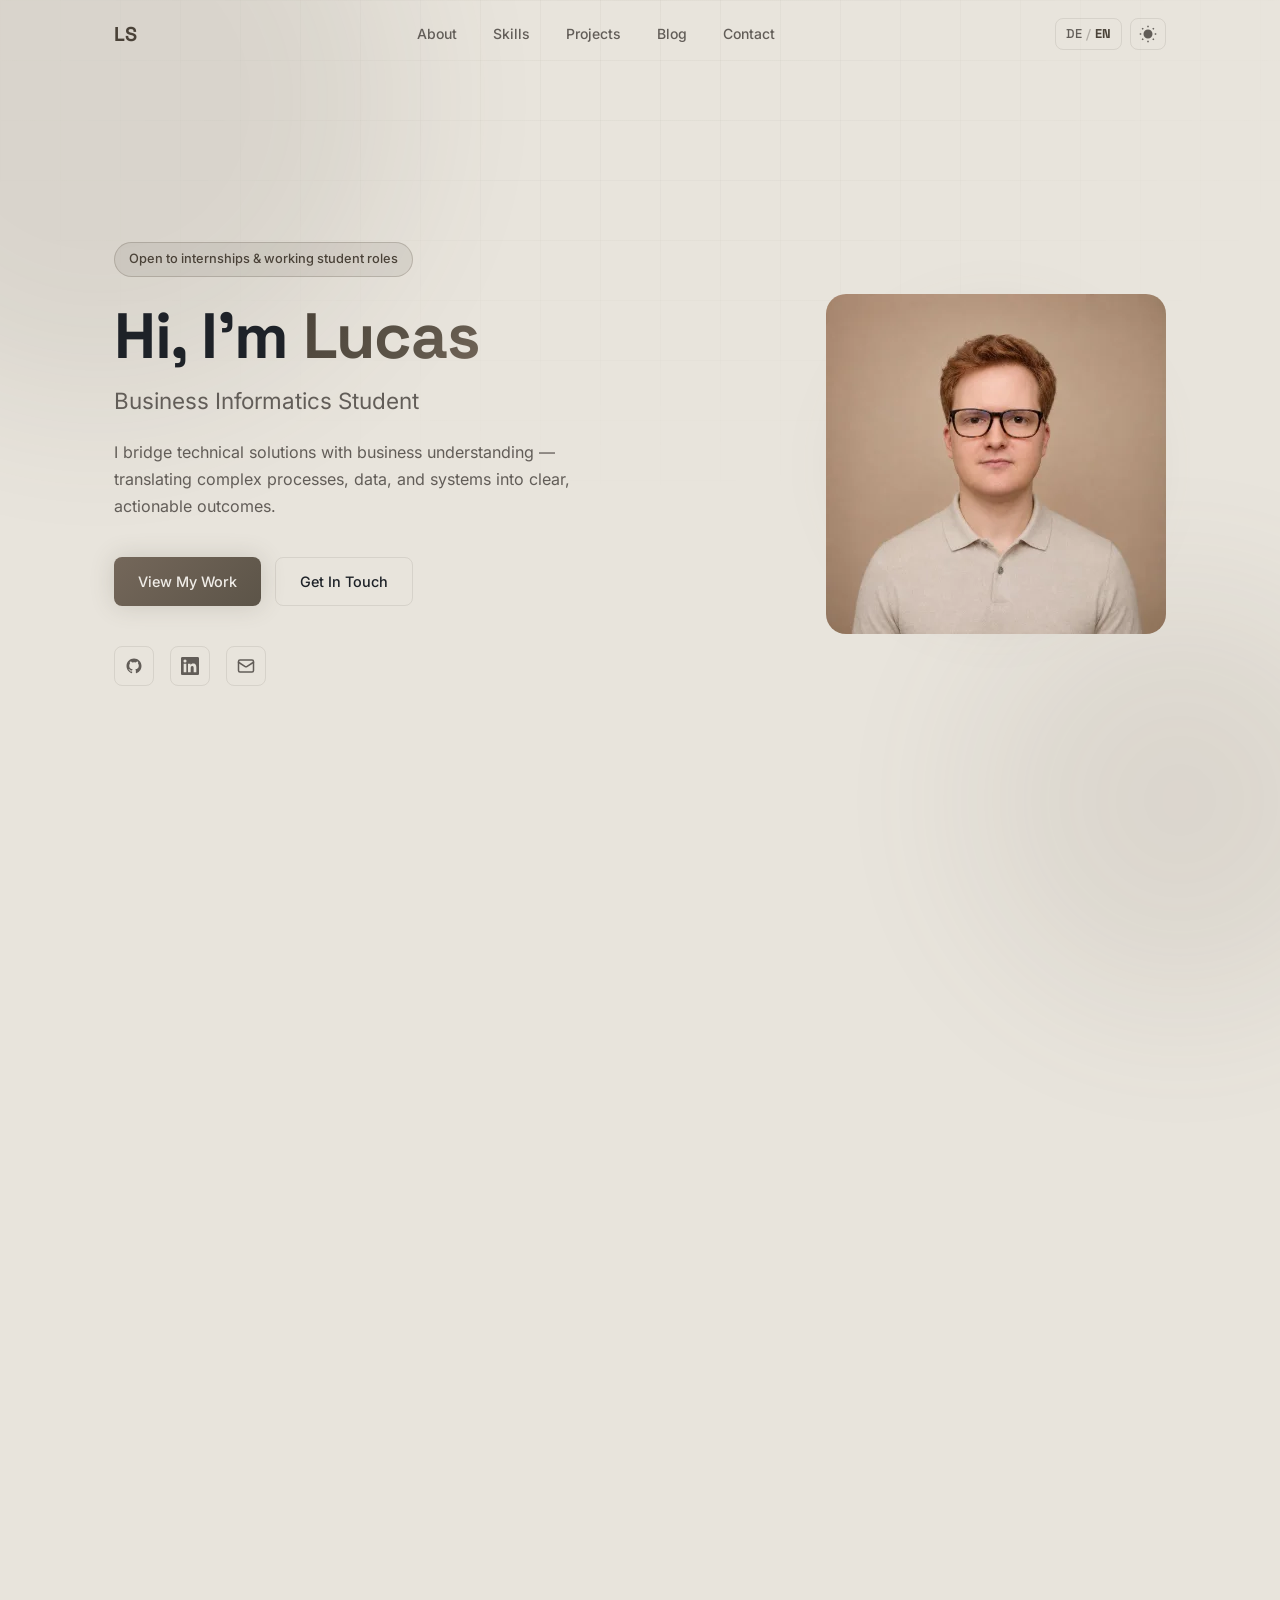
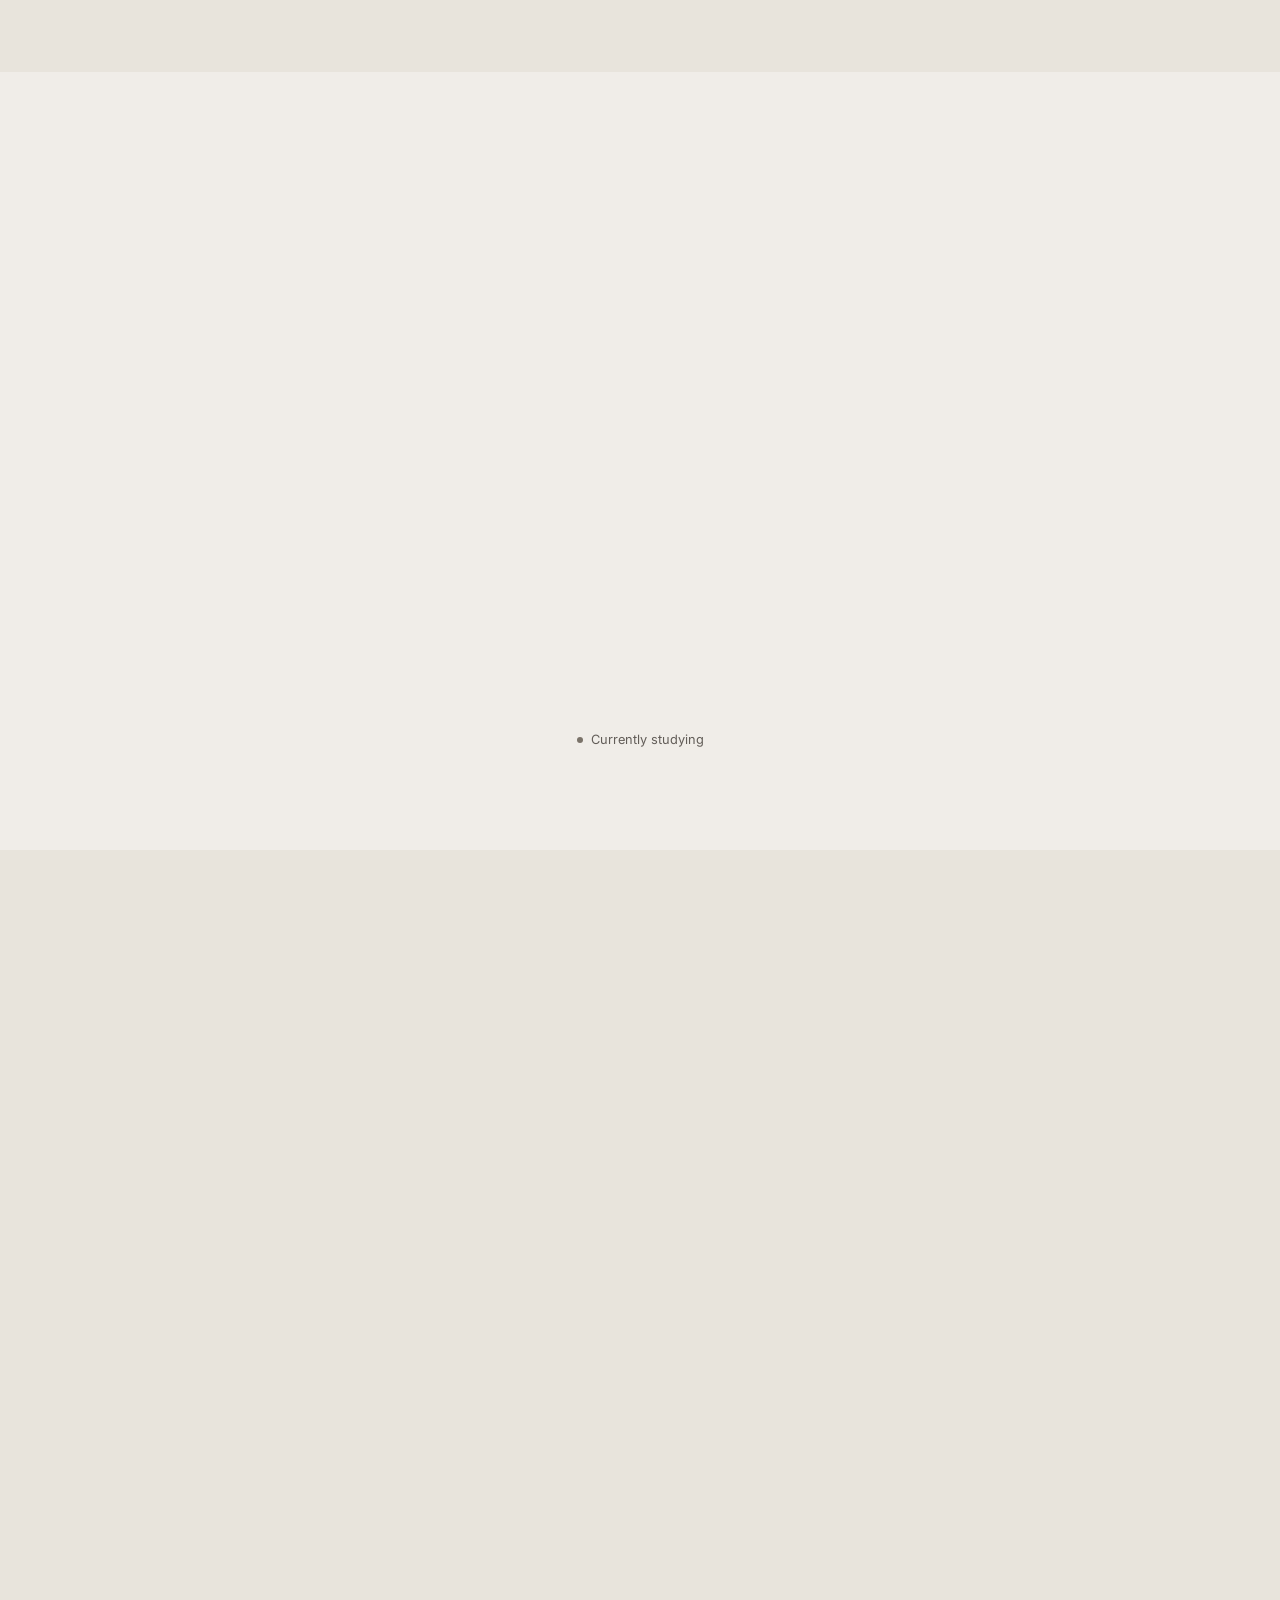
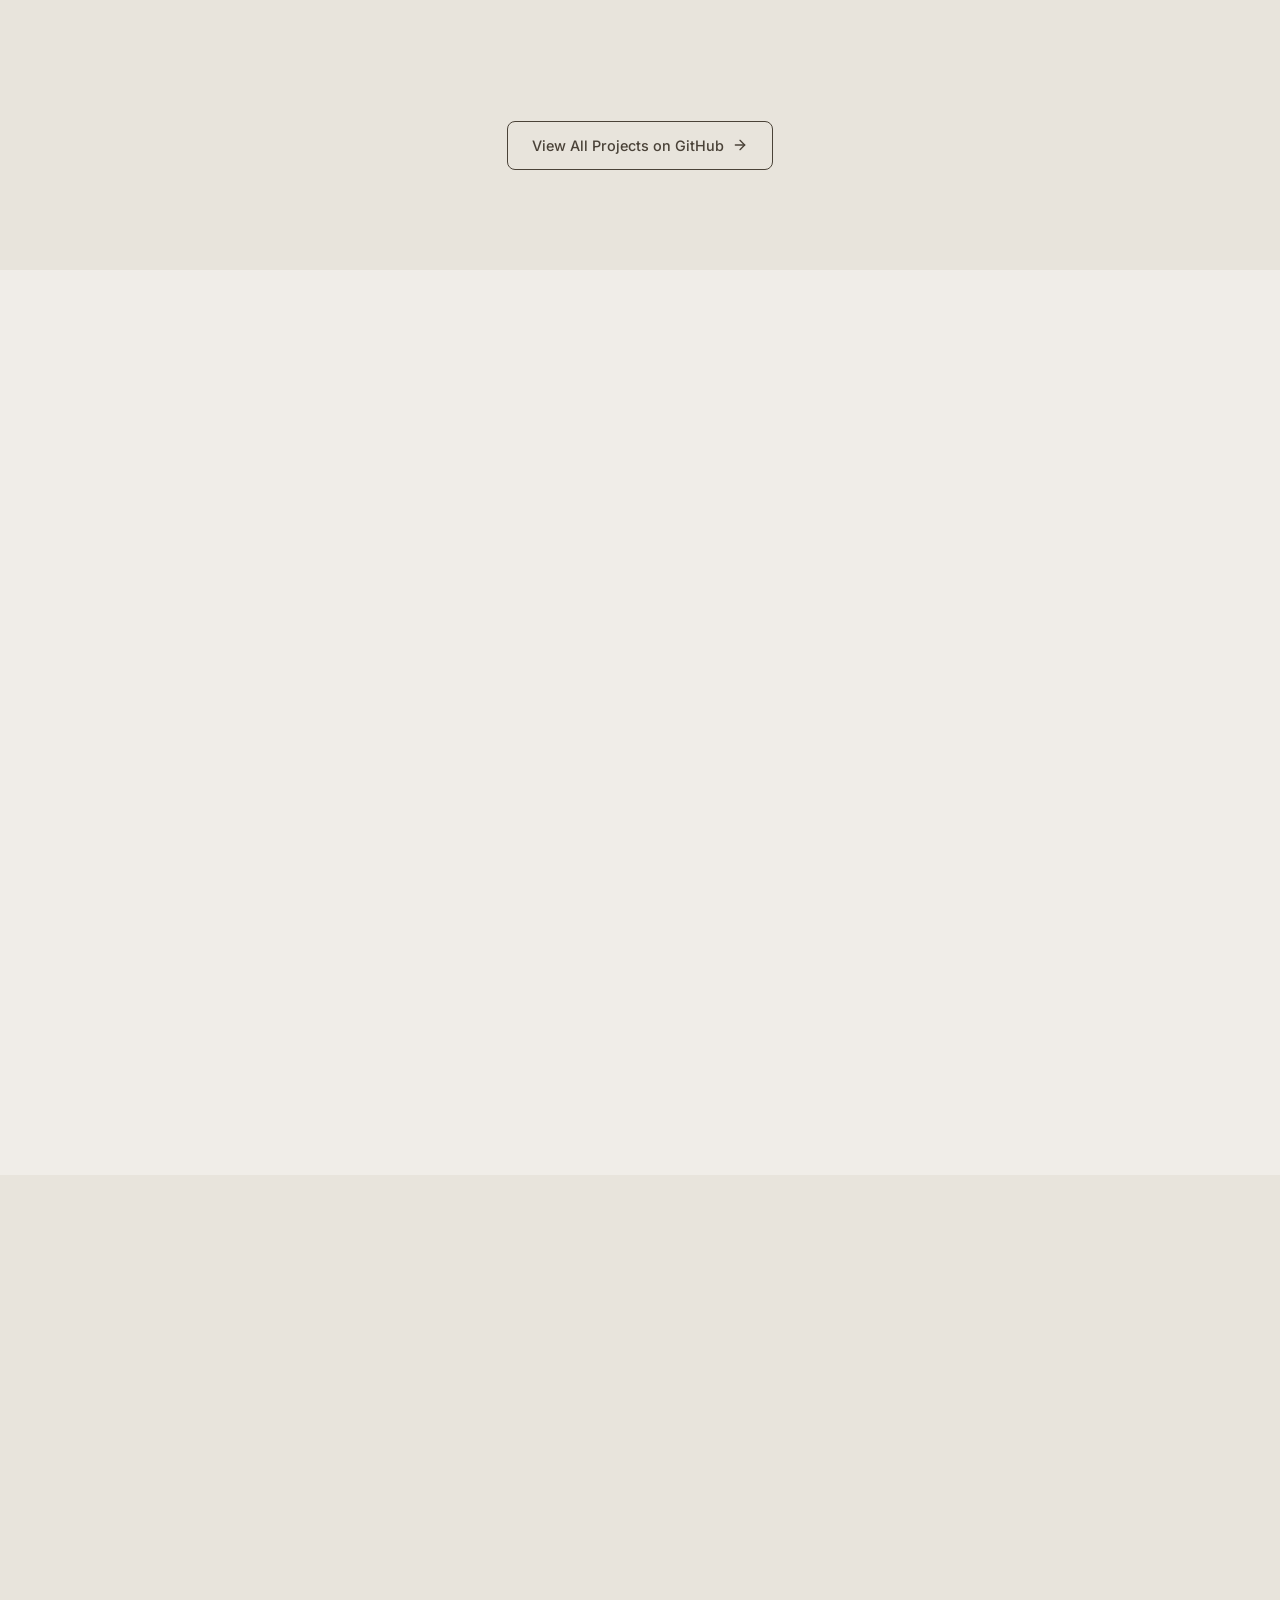
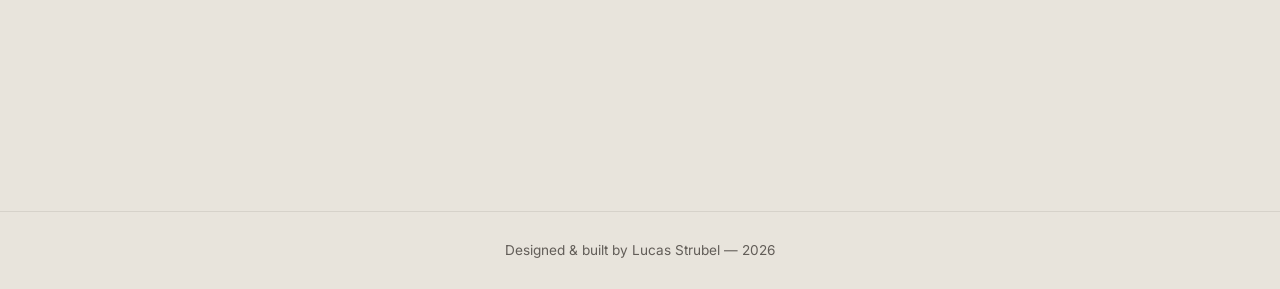
==== index.html @ a20240ac "feat: English-first bilingual site with CSP and accessibility overhaul - English markup by default (" ====
<!DOCTYPE html>
<html lang="en">

<head>
  <meta charset="UTF-8" />
  <meta http-equiv="Content-Security-Policy" content="default-src 'self'; script-src 'self'; style-src 'self'; img-src 'self' data:; font-src 'self'; connect-src 'self'; object-src 'none'; base-uri 'self'; form-action 'none'" />
  <meta name="referrer" content="strict-origin-when-cross-origin" />
  <script src="init.js"></script>
  <meta name="viewport" content="width=device-width, initial-scale=1.0" />
  <title>Lucas Strubel — Portfolio</title>
  <meta name="description" content="Lucas Strubel, business informatics student: projects such as Faktura, skills in software engineering, data and process analysis, and a blog." />
  <link rel="icon" type="image/png" href="favicon.png" />
  <link rel="apple-touch-icon" href="apple-touch-icon.png" />
  <link rel="canonical" href="https://lucasstrubel.github.io/" />
  <meta property="og:type" content="website" />
  <meta property="og:site_name" content="Lucas Strubel" />
  <meta property="og:title" content="Lucas Strubel — Portfolio" />
  <meta property="og:description" content="Lucas Strubel, business informatics student: projects such as Faktura, skills in software engineering, data and process analysis, and a blog." />
  <meta property="og:url" content="https://lucasstrubel.github.io/" />
  <meta property="og:image" content="https://lucasstrubel.github.io/assets/og-image.jpg" />
  <meta property="og:image:width" content="1200" />
  <meta property="og:image:height" content="630" />
  <meta property="og:image:alt" content="Lucas Strubel — Business Informatics · Portfolio" />
  <meta property="og:locale" content="en_US" />
  <meta property="og:locale:alternate" content="de_DE" />
  <meta name="twitter:card" content="summary_large_image" />
  <link rel="preload" href="assets/fonts/inter-latin.woff2" as="font" type="font/woff2" crossorigin />
  <link rel="preload" href="assets/fonts/space-grotesk-latin.woff2" as="font" type="font/woff2" crossorigin />
  <link rel="stylesheet" href="style.css" />
  <script type="application/ld+json">
  {
    "@context": "https://schema.org",
    "@type": "Person",
    "name": "Lucas Strubel",
    "url": "https://lucasstrubel.github.io/",
    "jobTitle": "Business Informatics Student",
    "affiliation": {
      "@type": "CollegeOrUniversity",
      "name": "Technische Hochschule Mannheim"
    },
    "sameAs": [
      "https://github.com/lucasstrubel",
      "https://linkedin.com/in/lucasstrubel"
    ]
  }
  </script>
</head>

<body>

  <a class="skip-link" href="#main" data-i18n="a11y.skip">Skip to content</a>

  <!-- Navigation -->
  <nav class="nav" id="nav">
    <div class="nav-inner">
      <a href="#hero" class="nav-logo">LS</a>
      <ul class="nav-links" id="navLinks">
        <li><a href="#about" data-i18n="nav.about">About</a></li>
        <li><a href="#skills" data-i18n="nav.skills">Skills</a></li>
        <li><a href="#projects" data-i18n="nav.projects">Projects</a></li>
        <li><a href="#blog">Blog</a></li>
        <li><a href="#contact" data-i18n="nav.contact">Contact</a></li>
      </ul>
      <div class="nav-actions">
      <button class="lang-toggle" id="langToggle" aria-label="DE/EN – Switch language" data-i18n-attr="aria-label:a11y.lang">
        <span class="lang-opt-de">DE</span><span class="lang-sep">/</span><span class="lang-opt-en">EN</span>
      </button>
      <button class="theme-toggle" id="themeToggle" aria-label="Switch color theme" data-i18n-attr="aria-label:a11y.theme">
        <svg class="icon-moon" viewBox="0 0 24 24" xmlns="http://www.w3.org/2000/svg">
          <path d="M21 12.79A9 9 0 1 1 11.21 3a7 7 0 0 0 9.79 9.79z" />
        </svg>
        <svg class="icon-sun" viewBox="0 0 24 24" xmlns="http://www.w3.org/2000/svg" stroke="currentColor"
          stroke-width="2" fill="none">
          <circle cx="12" cy="12" r="5" />
          <line x1="12" y1="1" x2="12" y2="3" />
          <line x1="12" y1="21" x2="12" y2="23" />
          <line x1="4.22" y1="4.22" x2="5.64" y2="5.64" />
          <line x1="18.36" y1="18.36" x2="19.78" y2="19.78" />
          <line x1="1" y1="12" x2="3" y2="12" />
          <line x1="21" y1="12" x2="23" y2="12" />
          <line x1="4.22" y1="19.78" x2="5.64" y2="18.36" />
          <line x1="18.36" y1="5.64" x2="19.78" y2="4.22" />
        </svg>
      </button>
      </div>
      <button class="nav-toggle" id="navToggle" aria-expanded="false" aria-controls="navLinks" aria-label="Toggle menu" data-i18n-attr="aria-label:a11y.menu">
        <span></span><span></span><span></span>
      </button>
    </div>
  </nav>

  <main id="main">

  <!-- Hero -->
  <section class="hero" id="hero">
    <div class="hero-bg">
      <div class="hero-grid"></div>
      <div class="hero-blob blob-1"></div>
      <div class="hero-blob blob-2"></div>
    </div>
    <div class="hero-content">
      <div class="hero-badge" data-i18n="hero.badge">Open to internships &amp; working student roles</div>
      <h1 class="hero-title" data-i18n="hero.title">Hi, I'm <span class="gradient-text">Lucas</span></h1>
      <p class="hero-subtitle" data-i18n="hero.subtitle">Business Informatics Student</p>
      <p class="hero-description" data-i18n="hero.desc">I bridge technical solutions with business understanding — translating complex processes, data, and systems into clear, actionable outcomes.</p>
      <div class="hero-actions">
        <a href="#projects" class="btn btn-primary" data-i18n="hero.work">View My Work</a>
        <a href="#contact" class="btn btn-ghost" data-i18n="hero.contact">Get In Touch</a>
      </div>
      <div class="hero-socials">
        <a href="https://github.com/lucasstrubel" target="_blank" rel="noopener" aria-label="GitHub">
          <svg viewBox="0 0 24 24" fill="currentColor">
            <path
              d="M12 2C6.477 2 2 6.484 2 12.017c0 4.425 2.865 8.18 6.839 9.504.5.092.682-.217.682-.483 0-.237-.008-.868-.013-1.703-2.782.605-3.369-1.343-3.369-1.343-.454-1.158-1.11-1.466-1.11-1.466-.908-.62.069-.608.069-.608 1.003.07 1.531 1.032 1.531 1.032.892 1.53 2.341 1.088 2.91.832.092-.647.35-1.088.636-1.338-2.22-.253-4.555-1.113-4.555-4.951 0-1.093.39-1.988 1.029-2.688-.103-.253-.446-1.272.098-2.65 0 0 .84-.27 2.75 1.026A9.564 9.564 0 0112 6.844c.85.004 1.705.115 2.504.337 1.909-1.296 2.747-1.027 2.747-1.027.546 1.379.202 2.398.1 2.651.64.7 1.028 1.595 1.028 2.688 0 3.848-2.339 4.695-4.566 4.943.359.309.678.92.678 1.855 0 1.338-.012 2.419-.012 2.747 0 .268.18.58.688.482A10.019 10.019 0 0022 12.017C22 6.484 17.522 2 12 2z" />
          </svg>
        </a>
        <a href="https://linkedin.com/in/lucasstrubel" target="_blank" rel="noopener" aria-label="LinkedIn">
          <svg viewBox="0 0 24 24" fill="currentColor">
            <path
              d="M20.447 20.452h-3.554v-5.569c0-1.328-.027-3.037-1.852-3.037-1.853 0-2.136 1.445-2.136 2.939v5.667H9.351V9h3.414v1.561h.046c.477-.9 1.637-1.85 3.37-1.85 3.601 0 4.267 2.37 4.267 5.455v6.286zM5.337 7.433a2.062 2.062 0 01-2.063-2.065 2.064 2.064 0 112.063 2.065zm1.782 13.019H3.555V9h3.564v11.452zM22.225 0H1.771C.792 0 0 .774 0 1.729v20.542C0 23.227.792 24 1.771 24h20.451C23.2 24 24 23.227 24 22.271V1.729C24 .774 23.2 0 22.222 0h.003z" />
          </svg>
        </a>
        <a href="mailto:lucas.strubel.business@gmail.com" aria-label="E-Mail">
          <svg viewBox="0 0 24 24" fill="none" stroke="currentColor" stroke-width="2" stroke-linecap="round"
            stroke-linejoin="round">
            <rect x="2" y="4" width="20" height="16" rx="2" />
            <path d="m22 7-8.97 5.7a1.94 1.94 0 0 1-2.06 0L2 7" />
          </svg>
        </a>
      </div>
    </div>
    <div class="hero-image">
      <div class="hero-image-wrapper">
        <img src="assets/picture1-680.webp" srcset="assets/picture1-340.webp 340w, assets/picture1-680.webp 680w"
          sizes="(max-width: 600px) 220px, (max-width: 900px) 260px, 340px"
          alt="Lucas Strubel" width="680" height="680" fetchpriority="high" />
        <div class="hero-image-glow"></div>
      </div>
    </div>
  </section>

  <!-- About -->
  <section class="section" id="about">
    <div class="container">
      <div class="section-header">
        <span class="section-tag" data-i18n="about.tag">Who I Am</span>
        <h2 class="section-title" data-i18n="about.title">About Me</h2>
      </div>
      <div class="about-grid">
        <div class="about-image-col">
          <div class="about-image-frame">
            <img src="assets/picture2.webp" srcset="assets/picture2-400.webp 400w, assets/picture2.webp 800w"
              sizes="(max-width: 900px) 380px, 400px" width="800" height="800" loading="lazy" alt="Lucas Strubel outdoors" data-i18n-attr="alt:about.imgAlt" />
          </div>
        </div>
        <div class="about-text-col">
          <p class="about-lead" data-i18n="about.lead">I'm a Business Informatics student who connects technical depth with business thinking. I turn complex processes, data, and systems into clear, pragmatic solutions for real organisational challenges.</p>
          <p class="about-body" data-i18n="about.body">Through personal projects, team labs, and coursework I've built the habit of structuring ambiguous problems, explaining them simply, and delivering results that are actually usable. When I'm not studying or coding, you'll find me somewhere outdoors.</p>
          <div class="about-stats">
            <div class="stat">
              <span class="stat-icon">
                <svg viewBox="0 0 24 24" fill="none" stroke="currentColor" stroke-width="1.5" stroke-linecap="round"
                  stroke-linejoin="round">
                  <circle cx="12" cy="12" r="10" />
                  <path d="M12 8v4l3 3" />
                </svg>
              </span>
              <span class="stat-label" data-i18n="about.stat1">Problem Solving</span>
            </div>
            <div class="stat">
              <span class="stat-icon">
                <svg viewBox="0 0 24 24" fill="none" stroke="currentColor" stroke-width="1.5" stroke-linecap="round"
                  stroke-linejoin="round">
                  <path d="M21 15a2 2 0 0 1-2 2H7l-4 4V5a2 2 0 0 1 2-2h14a2 2 0 0 1 2 2z" />
                </svg>
              </span>
              <span class="stat-label" data-i18n="about.stat2">Communication</span>
            </div>
            <div class="stat">
              <span class="stat-icon">
                <svg viewBox="0 0 24 24" fill="none" stroke="currentColor" stroke-width="1.5" stroke-linecap="round"
                  stroke-linejoin="round">
                  <line x1="18" y1="20" x2="18" y2="10" />
                  <line x1="12" y1="20" x2="12" y2="4" />
                  <line x1="6" y1="20" x2="6" y2="14" />
                </svg>
              </span>
              <span class="stat-label" data-i18n="about.stat3">Analytical Thinking</span>
            </div>
          </div>
          <!-- CV download: re-enable once the updated PDF is in assets/ -->
          <!--
          <a href="assets/Lebenslauf_Lucas_Strubel.pdf" download class="btn btn-outline">
            <svg viewBox="0 0 24 24" fill="none" stroke="currentColor" stroke-width="2" stroke-linecap="round"
              stroke-linejoin="round">
              <path d="M21 15v4a2 2 0 0 1-2 2H5a2 2 0 0 1-2-2v-4" />
              <polyline points="7 10 12 15 17 10" />
              <line x1="12" y1="15" x2="12" y2="3" />
            </svg>
            <span data-i18n="about.cv">Download CV</span>
          </a>
          -->
        </div>
      </div>
    </div>
  </section>

  <!-- Skills -->
  <section class="section section-dark" id="skills">
    <div class="container">
      <div class="section-header">
        <span class="section-tag" data-i18n="skills.tag">What I Use</span>
        <h2 class="section-title" data-i18n="skills.title">Skills &amp; Tools</h2>
      </div>
      <div class="skills-grid">
        <div class="skill-card">
          <div class="skill-icon">
            <svg viewBox="0 0 24 24" fill="none" stroke="currentColor" stroke-width="1.5">
              <polyline points="16 18 22 12 16 6" />
              <polyline points="8 6 2 12 8 18" />
            </svg>
          </div>
          <h3>Software Engineering</h3>
          <div class="skill-tags">
            <span>Java</span>
            <span>Spring Boot</span>
            <span>JavaFX</span>
            <span>JUnit 5</span>
            <span>Maven</span>
            <span>UML</span>
            <span>Git</span>
            <span>GitHub Actions</span>
            <span>Claude Code</span>
          </div>
        </div>
        <div class="skill-card">
          <div class="skill-icon">
            <svg viewBox="0 0 24 24" fill="none" stroke="currentColor" stroke-width="1.5">
              <rect x="3" y="4" width="18" height="16" rx="2" />
              <line x1="3" y1="9" x2="21" y2="9" />
              <circle cx="6" cy="6.5" r="0.5" />
              <circle cx="8.5" cy="6.5" r="0.5" />
            </svg>
          </div>
          <h3 data-i18n="skills.web">Web &amp; APIs</h3>
          <div class="skill-tags">
            <span>HTML</span>
            <span>CSS</span>
            <span>JavaScript</span>
            <span class="skill-tag--learning" title="Currently studying" data-i18n-attr="title:skills.learning">REST</span>
            <span class="skill-tag--learning" title="Currently studying" data-i18n-attr="title:skills.learning">PHP</span>
            <span class="skill-tag--learning" title="Currently studying" data-i18n-attr="title:skills.learning">Claude API</span>
          </div>
        </div>
        <div class="skill-card">
          <div class="skill-icon">
            <svg viewBox="0 0 24 24" fill="none" stroke="currentColor" stroke-width="1.5">
              <ellipse cx="12" cy="5" rx="9" ry="3" />
              <path d="M21 12c0 1.66-4 3-9 3s-9-1.34-9-3" />
              <path d="M3 5v14c0 1.66 4 3 9 3s9-1.34 9-3V5" />
            </svg>
          </div>
          <h3 data-i18n="skills.data">Data &amp; Databases</h3>
          <div class="skill-tags">
            <span>SQL</span>
            <span>SQLite</span>
            <span>Python</span>
            <span>Excel</span>
            <span>Power BI</span>
          </div>
        </div>
        <div class="skill-card">
          <div class="skill-icon">
            <svg viewBox="0 0 24 24" fill="none" stroke="currentColor" stroke-width="1.5">
              <circle cx="5" cy="6" r="2" />
              <circle cx="19" cy="6" r="2" />
              <circle cx="12" cy="18" r="2" />
              <path d="M7 6h10M5 8v5a2 2 0 0 0 2 2h3M19 8v5a2 2 0 0 1-2 2h-3" />
            </svg>
          </div>
          <h3 data-i18n="skills.process">Process &amp; Business Analysis</h3>
          <div class="skill-tags">
            <span>BPMN 2.0</span>
            <span>DMN</span>
            <span>Signavio</span>
            <span>Requirements Engineering</span>
            <span data-i18n="skills.processAnalysis">Process Analysis</span>
            <span class="skill-tag--learning" title="Currently studying" data-i18n-attr="title:skills.learning">SAP S/4HANA</span>
          </div>
        </div>
      </div>
      <p class="skills-legend" data-i18n="skills.learning">Currently studying</p>
    </div>
  </section>

  <!-- Projects -->
  <section class="section" id="projects">
    <div class="container">
      <div class="section-header">
        <span class="section-tag" data-i18n="projects.tag">What I've Built</span>
        <h2 class="section-title" data-i18n="projects.title">Featured Projects</h2>
      </div>
      <div class="projects-grid">
        <article class="project-card project-featured">
          <div class="project-header">
            <a href="https://github.com/lucasstrubel/faktura" target="_blank" rel="noopener" aria-label="Faktura on GitHub"
              data-i18n-attr="aria-label:a11y.ghFaktura" class="project-github-link">
              <svg viewBox="0 0 24 24" fill="currentColor">
                <path
                  d="M12 2C6.477 2 2 6.484 2 12.017c0 4.425 2.865 8.18 6.839 9.504.5.092.682-.217.682-.483 0-.237-.008-.868-.013-1.703-2.782.605-3.369-1.343-3.369-1.343-.454-1.158-1.11-1.466-1.11-1.466-.908-.62.069-.608.069-.608 1.003.07 1.531 1.032 1.531 1.032.892 1.53 2.341 1.088 2.91.832.092-.647.35-1.088.636-1.338-2.22-.253-4.555-1.113-4.555-4.951 0-1.093.39-1.988 1.029-2.688-.103-.253-.446-1.272.098-2.65 0 0 .84-.27 2.75 1.026A9.564 9.564 0 0112 6.844c.85.004 1.705.115 2.504.337 1.909-1.296 2.747-1.027 2.747-1.027.546 1.379.202 2.398.1 2.651.64.7 1.028 1.595 1.028 2.688 0 3.848-2.339 4.695-4.566 4.943.359.309.678.92.678 1.855 0 1.338-.012 2.419-.012 2.747 0 .268.18.58.688.482A10.019 10.019 0 0022 12.017C22 6.484 17.522 2 12 2z" />
              </svg>
            </a>
          </div>
          <div class="project-body">
            <span class="project-label project-label--case">Software Engineering</span>
            <h3 class="project-title"><a href="projects/faktura.html" class="card-link">Faktura</a></h3>
            <p class="project-desc" data-i18n="projects.faktura.desc">Lean desktop invoicing for freelancers and micro-businesses — from quote to invoice, with EN 16931 e-invoicing, GoBD-compliant and fully local. Started as a team project at TH Mannheim, then developed further on my own into a shippable application.</p>
          </div>
          <div class="project-footer">
            <div class="project-tech">
              <span>Java 21</span>
              <span>Spring Boot</span>
              <span>JavaFX</span>
              <span>SQLite</span>
            </div>
          </div>
        </article>

        <article class="project-card">
          <div class="project-header">
            <a href="https://github.com/lucasstrubel/lucasstrubel.github.io" target="_blank" rel="noopener" aria-label="Portfolio website on GitHub"
              data-i18n-attr="aria-label:a11y.ghPortfolio" class="project-github-link">
              <svg viewBox="0 0 24 24" fill="currentColor">
                <path
                  d="M12 2C6.477 2 2 6.484 2 12.017c0 4.425 2.865 8.18 6.839 9.504.5.092.682-.217.682-.483 0-.237-.008-.868-.013-1.703-2.782.605-3.369-1.343-3.369-1.343-.454-1.158-1.11-1.466-1.11-1.466-.908-.62.069-.608.069-.608 1.003.07 1.531 1.032 1.531 1.032.892 1.53 2.341 1.088 2.91.832.092-.647.35-1.088.636-1.338-2.22-.253-4.555-1.113-4.555-4.951 0-1.093.39-1.988 1.029-2.688-.103-.253-.446-1.272.098-2.65 0 0 .84-.27 2.75 1.026A9.564 9.564 0 0112 6.844c.85.004 1.705.115 2.504.337 1.909-1.296 2.747-1.027 2.747-1.027.546 1.379.202 2.398.1 2.651.64.7 1.028 1.595 1.028 2.688 0 3.848-2.339 4.695-4.566 4.943.359.309.678.92.678 1.855 0 1.338-.012 2.419-.012 2.747 0 .268.18.58.688.482A10.019 10.019 0 0022 12.017C22 6.484 17.522 2 12 2z" />
              </svg>
            </a>
          </div>
          <div class="project-body">
            <span class="project-label project-label--case">Web</span>
            <h3 class="project-title"><a href="https://github.com/lucasstrubel/lucasstrubel.github.io" target="_blank" rel="noopener" class="card-link" data-i18n="projects.portfolio.title">Portfolio Website &amp; Tech Blog</a></h3>
            <p class="project-desc" data-i18n="projects.portfolio.desc">This website — designed and built by me from scratch, no framework. Bilingual (DE/EN), with light and dark mode, a project overview and a blog; hosted on GitHub Pages and continuously maintained.</p>
          </div>
          <div class="project-footer">
            <div class="project-tech">
              <span>HTML</span>
              <span>CSS</span>
              <span>JavaScript</span>
              <span>GitHub Pages</span>
            </div>
          </div>
        </article>

        <article class="project-card project-placeholder">
          <div class="project-header">
            <a href="https://github.com/lucasstrubel" target="_blank" rel="noopener" aria-label="GitHub profile"
              data-i18n-attr="aria-label:a11y.ghProfile" class="project-github-link">
              <svg viewBox="0 0 24 24" fill="currentColor">
                <path
                  d="M12 2C6.477 2 2 6.484 2 12.017c0 4.425 2.865 8.18 6.839 9.504.5.092.682-.217.682-.483 0-.237-.008-.868-.013-1.703-2.782.605-3.369-1.343-3.369-1.343-.454-1.158-1.11-1.466-1.11-1.466-.908-.62.069-.608.069-.608 1.003.07 1.531 1.032 1.531 1.032.892 1.53 2.341 1.088 2.91.832.092-.647.35-1.088.636-1.338-2.22-.253-4.555-1.113-4.555-4.951 0-1.093.39-1.988 1.029-2.688-.103-.253-.446-1.272.098-2.65 0 0 .84-.27 2.75 1.026A9.564 9.564 0 0112 6.844c.85.004 1.705.115 2.504.337 1.909-1.296 2.747-1.027 2.747-1.027.546 1.379.202 2.398.1 2.651.64.7 1.028 1.595 1.028 2.688 0 3.848-2.339 4.695-4.566 4.943.359.309.678.92.678 1.855 0 1.338-.012 2.419-.012 2.747 0 .268.18.58.688.482A10.019 10.019 0 0022 12.017C22 6.484 17.522 2 12 2z" />
              </svg>
            </a>
            <span class="project-placeholder-badge" data-i18n="projects.wip">Work in Progress</span>
          </div>
          <div class="project-body">
            <span class="project-label project-label--case">AI Engineering</span>
            <h3 class="project-title" data-i18n="projects.api.title">Claude API Application</h3>
            <p class="project-desc" data-i18n="projects.api.desc">My own application built on the Claude API, developed alongside the “Building with the Claude API” course — from prompting and tool use to connecting my own data. Details to follow once a first version is ready.</p>
          </div>
          <div class="project-footer">
            <div class="project-tech">
              <span>Python</span>
              <span>Claude API</span>
            </div>
          </div>
        </article>
      </div>

      <div class="projects-cta">
        <a href="https://github.com/lucasstrubel" target="_blank" rel="noopener" class="btn btn-outline">
          <span data-i18n="projects.cta">View All Projects on GitHub</span>
          <svg viewBox="0 0 24 24" fill="none" stroke="currentColor" stroke-width="2" stroke-linecap="round"
            stroke-linejoin="round">
            <line x1="5" y1="12" x2="19" y2="12" />
            <polyline points="12 5 19 12 12 19" />
          </svg>
        </a>
      </div>
    </div>
  </section>

  <!-- Blog -->
  <section class="section section-dark" id="blog">
    <div class="container">
      <div class="section-header">
        <span class="section-tag" data-i18n="blog.tag">Writing</span>
        <h2 class="section-title">Blog</h2>
        <p class="section-subtitle" data-i18n="blog.subtitle">Thoughts on data, engineering, and business informatics.</p>
      </div>
      <div class="blog-grid">
        <article class="blog-card blog-card--featured">
          <div class="blog-card-top">
            <span class="blog-category" data-i18n="post.academy.category">Experience Report</span>
            <span class="blog-meta" data-i18n="post.academy.meta">September 2026 &middot; 7 min read</span>
          </div>
          <h3 class="blog-title"><a href="blog/anthropic-academy.html" class="card-link" data-i18n="post.academy.title">Ten Anthropic Academy Courses: What Actually Stuck</a></h3>
          <p class="blog-excerpt" data-i18n="post.academy.excerpt">I worked through the free Anthropic Academy courses — from AI Fluency to subagents. An honest account of what was worth it and what I do differently since.</p>
          <div class="blog-tags">
            <span data-i18n="tag.ai">AI</span>
            <span data-i18n="tag.learning">Learning</span>
            <span>Claude</span>
          </div>
        </article>
        <article class="blog-card">
          <div class="blog-card-top">
            <span class="blog-category">Essay</span>
            <span class="blog-meta" data-i18n="post.fluency.meta">May 2026 &middot; 5 min read</span>
          </div>
          <h3 class="blog-title"><a href="blog/ai-fluency.html" class="card-link" data-i18n="post.fluency.title">AI Fluency: The Skill That Actually Matters Right Now</a></h3>
          <p class="blog-excerpt" data-i18n="post.fluency.excerpt">Why knowing how to work with AI tools is becoming a baseline expectation — and what it really means to be fluent, not just a user.</p>
          <div class="blog-tags">
            <span data-i18n="tag.ai">AI</span>
            <span data-i18n="tag.productivity">Productivity</span>
            <span data-i18n="tag.skills">Skills</span>
          </div>
        </article>
        <article class="blog-card">
          <div class="blog-card-top">
            <span class="blog-category">Workflow</span>
            <span class="blog-meta" data-i18n="post.workflow.meta">December 2025 &middot; 6 min read</span>
          </div>
          <h3 class="blog-title"><a href="blog/ai-student-workflow.html" class="card-link" data-i18n="post.workflow.title">How I Actually Use AI as a Student</a></h3>
          <p class="blog-excerpt" data-i18n="post.workflow.excerpt">A practical account of integrating AI into studying, writing, and coding — and where drawing the line matters more than most tutorials admit.</p>
          <div class="blog-tags">
            <span data-i18n="tag.ai">AI</span>
            <span data-i18n="tag.student">Student Life</span>
            <span data-i18n="tag.productivity">Productivity</span>
          </div>
        </article>
      </div>
    </div>
  </section>

  <!-- Contact -->
  <section class="section" id="contact">
    <div class="container">
      <div class="section-header">
        <span class="section-tag" data-i18n="contact.tag">Let's Talk</span>
        <h2 class="section-title" data-i18n="contact.title">Get In Touch</h2>
      </div>
      <div class="contact-wrapper">
        <div class="contact-text">
          <p data-i18n="contact.text">I'm actively looking for internships and working student positions in Software Engineering, Business &amp; Process Analysis, and Data Analysis. If you have an opportunity or just want to connect — my inbox is open.</p>
          <div class="contact-info">
            <a href="mailto:lucas.strubel.business@gmail.com" class="contact-item">
              <svg viewBox="0 0 24 24" fill="none" stroke="currentColor" stroke-width="2" stroke-linecap="round"
                stroke-linejoin="round">
                <rect x="2" y="4" width="20" height="16" rx="2" />
                <path d="m22 7-8.97 5.7a1.94 1.94 0 0 1-2.06 0L2 7" />
              </svg>
              lucas.strubel.business@gmail.com
            </a>
            <a href="https://github.com/lucasstrubel" target="_blank" rel="noopener" class="contact-item">
              <svg viewBox="0 0 24 24" fill="currentColor">
                <path
                  d="M12 2C6.477 2 2 6.484 2 12.017c0 4.425 2.865 8.18 6.839 9.504.5.092.682-.217.682-.483 0-.237-.008-.868-.013-1.703-2.782.605-3.369-1.343-3.369-1.343-.454-1.158-1.11-1.466-1.11-1.466-.908-.62.069-.608.069-.608 1.003.07 1.531 1.032 1.531 1.032.892 1.53 2.341 1.088 2.91.832.092-.647.35-1.088.636-1.338-2.22-.253-4.555-1.113-4.555-4.951 0-1.093.39-1.988 1.029-2.688-.103-.253-.446-1.272.098-2.65 0 0 .84-.27 2.75 1.026A9.564 9.564 0 0112 6.844c.85.004 1.705.115 2.504.337 1.909-1.296 2.747-1.027 2.747-1.027.546 1.379.202 2.398.1 2.651.64.7 1.028 1.595 1.028 2.688 0 3.848-2.339 4.695-4.566 4.943.359.309.678.92.678 1.855 0 1.338-.012 2.419-.012 2.747 0 .268.18.58.688.482A10.019 10.019 0 0022 12.017C22 6.484 17.522 2 12 2z" />
              </svg>
              github.com/lucasstrubel
            </a>
            <a href="https://linkedin.com/in/lucasstrubel" target="_blank" rel="noopener" class="contact-item">
              <svg viewBox="0 0 24 24" fill="currentColor">
                <path
                  d="M20.447 20.452h-3.554v-5.569c0-1.328-.027-3.037-1.852-3.037-1.853 0-2.136 1.445-2.136 2.939v5.667H9.351V9h3.414v1.561h.046c.477-.9 1.637-1.85 3.37-1.85 3.601 0 4.267 2.37 4.267 5.455v6.286zM5.337 7.433a2.062 2.062 0 01-2.063-2.065 2.064 2.064 0 112.063 2.065zm1.782 13.019H3.555V9h3.564v11.452zM22.225 0H1.771C.792 0 0 .774 0 1.729v20.542C0 23.227.792 24 1.771 24h20.451C23.2 24 24 23.227 24 22.271V1.729C24 .774 23.2 0 22.222 0h.003z" />
              </svg>
              linkedin.com/in/lucasstrubel
            </a>
          </div>
        </div>
        <a href="mailto:lucas.strubel.business@gmail.com" class="btn btn-primary btn-large">
          <span data-i18n="contact.cta">Say Hello</span>
          <svg viewBox="0 0 24 24" fill="none" stroke="currentColor" stroke-width="2" stroke-linecap="round"
            stroke-linejoin="round">
            <line x1="22" y1="2" x2="11" y2="13" />
            <polygon points="22 2 15 22 11 13 2 9 22 2" />
          </svg>
        </a>
      </div>
    </div>
  </section>

  </main>

  <!-- Footer -->
  <footer class="footer">
    <div class="container">
      <p><span data-i18n="footer.built">Designed &amp; built by Lucas Strubel</span> &mdash; <span id="year"></span></p>
    </div>
  </footer>

  <script src="theme.js"></script>
  <script src="lang.js"></script>
  <script src="script.js"></script>
</body>

</html>
---- style.css ----
/* ── Fonts (self-hosted, SIL OFL — licenses in assets/fonts/) ── */
@font-face {
  font-family: 'Inter';
  font-style: normal;
  font-weight: 300 700;
  font-display: swap;
  src: url(assets/fonts/inter-latin-ext.woff2) format('woff2');
  unicode-range: U+0100-02BA, U+02BD-02C5, U+02C7-02CC, U+02CE-02D7, U+02DD-02FF, U+0304, U+0308, U+0329, U+1D00-1DBF, U+1E00-1E9F, U+1EF2-1EFF, U+2020, U+20A0-20AB, U+20AD-20C0, U+2113, U+2C60-2C7F, U+A720-A7FF;
}
@font-face {
  font-family: 'Inter';
  font-style: normal;
  font-weight: 300 700;
  font-display: swap;
  src: url(assets/fonts/inter-latin.woff2) format('woff2');
  unicode-range: U+0000-00FF, U+0131, U+0152-0153, U+02BB-02BC, U+02C6, U+02DA, U+02DC, U+0304, U+0308, U+0329, U+2000-206F, U+20AC, U+2122, U+2191, U+2193, U+2212, U+2215, U+FEFF, U+FFFD;
}
@font-face {
  font-family: 'Space Grotesk';
  font-style: normal;
  font-weight: 400 700;
  font-display: swap;
  src: url(assets/fonts/space-grotesk-latin-ext.woff2) format('woff2');
  unicode-range: U+0100-02BA, U+02BD-02C5, U+02C7-02CC, U+02CE-02D7, U+02DD-02FF, U+0304, U+0308, U+0329, U+1D00-1DBF, U+1E00-1E9F, U+1EF2-1EFF, U+2020, U+20A0-20AB, U+20AD-20C0, U+2113, U+2C60-2C7F, U+A720-A7FF;
}
@font-face {
  font-family: 'Space Grotesk';
  font-style: normal;
  font-weight: 400 700;
  font-display: swap;
  src: url(assets/fonts/space-grotesk-latin.woff2) format('woff2');
  unicode-range: U+0000-00FF, U+0131, U+0152-0153, U+02BB-02BC, U+02C6, U+02DA, U+02DC, U+0304, U+0308, U+0329, U+2000-206F, U+20AC, U+2122, U+2191, U+2193, U+2212, U+2215, U+FEFF, U+FFFD;
}

/* ── Reset & Base ── */
*, *::before, *::after { box-sizing: border-box; margin: 0; padding: 0; }

:root {
  --bg:        #1c1f24;
  --bg-2:      #242830;
  --bg-card:   #2c3038;
  --border:    rgba(196, 184, 160, 0.09);
  --text:      #eae6df;
  --text-muted:#a29d97;
  --accent:    #c4b8a0;
  --accent-2:  #d8cebc;
  --accent-3:  #948877;
  --accent-rgb:196, 184, 160;
  --radius:    12px;
  --radius-lg: 20px;
  --shadow:    0 4px 32px rgba(0,0,0,0.50);
  --nav-bg:    rgba(10,10,15,0.85);
  --menu-bg:   rgba(10,10,15,0.97);
  --nav-h:     68px;
  --transition: 0.25s cubic-bezier(0.4,0,0.2,1);
}

html:not(.theme-ready) * { transition: none !important; }

[data-theme="light"] {
  --bg:         #e8e4dc;
  --bg-2:       #f0ede8;
  --bg-card:    #f5f3ef;
  --border:     rgba(92, 84, 72, 0.12);
  --text:       #1e2228;
  --text-muted: #625d58;
  --accent:     #5c5448;
  --accent-2:   #4a4238;
  --accent-3:   #74675a;
  --accent-rgb: 92, 84, 72;
  --shadow:     0 4px 32px rgba(0,0,0,0.08);
  --nav-bg:     rgba(232,228,220,0.85);
  --menu-bg:    rgba(232,228,220,0.97);
}

[data-theme="light"] .btn-primary {
  color: #f0ede8;
}

.theme-toggle {
  background: none;
  border: 1px solid var(--border);
  border-radius: 8px;
  padding: 6px 8px;
  cursor: pointer;
  color: var(--text-muted);
  display: flex;
  align-items: center;
  transition: color var(--transition), border-color var(--transition);
}
.theme-toggle:hover { color: var(--text); }
.theme-toggle svg { width: 18px; height: 18px; fill: currentColor; }
.icon-moon { display: block; }
.icon-sun  { display: none; }
[data-theme="light"] .icon-moon { display: none; }
[data-theme="light"] .icon-sun  { display: block; }

/* ── Language toggle ── */
html[lang="de"] [data-lang="en"],
html[lang="en"] [data-lang="de"] { display: none !important; }

.nav-actions {
  display: flex;
  align-items: center;
  gap: 8px;
}

.lang-toggle {
  background: none;
  border: 1px solid var(--border);
  border-radius: 8px;
  padding: 6px 10px;
  cursor: pointer;
  color: var(--text-muted);
  font-family: 'Space Grotesk', sans-serif;
  font-size: 0.8rem;
  font-weight: 500;
  line-height: 18px;
  display: flex;
  align-items: center;
  gap: 4px;
  transition: color var(--transition), border-color var(--transition);
}
.lang-toggle:hover { border-color: rgba(var(--accent-rgb),0.35); }
.lang-sep { opacity: 0.4; }
html[lang="de"] .lang-opt-de,
html[lang="en"] .lang-opt-en { color: var(--accent-2); font-weight: 700; }

html { scroll-behavior: smooth; font-size: 16px; }

body {
  font-family: 'Inter', system-ui, sans-serif;
  background: var(--bg);
  color: var(--text);
  line-height: 1.6;
  overflow-x: hidden;
}

img { display: block; max-width: 100%; height: auto; }
a  { color: inherit; text-decoration: none; }
ul { list-style: none; }

/* ── Utilities ── */
.container {
  max-width: 1100px;
  margin: 0 auto;
  padding: 0 24px;
}

.gradient-text {
  background: linear-gradient(135deg, var(--accent-2) 0%, var(--accent) 60%, var(--accent-3) 100%);
  -webkit-background-clip: text;
  -webkit-text-fill-color: transparent;
  background-clip: text;
}

/* ── Buttons ── */
.btn {
  display: inline-flex;
  align-items: center;
  gap: 8px;
  padding: 12px 24px;
  border-radius: 8px;
  font-family: 'Inter', sans-serif;
  font-size: 0.9rem;
  font-weight: 500;
  cursor: pointer;
  transition: all var(--transition);
  border: none;
}
.btn svg { width: 16px; height: 16px; flex-shrink: 0; }

.btn-primary {
  background: linear-gradient(135deg, var(--accent-3), var(--accent));
  color: #1c1c1c;
  box-shadow: 0 0 24px rgba(var(--accent-rgb),0.2);
}
.btn-primary:hover {
  transform: translateY(-2px);
  box-shadow: 0 0 36px rgba(var(--accent-rgb),0.35);
}

.btn-ghost {
  background: transparent;
  color: var(--text);
  border: 1px solid var(--border);
}
.btn-ghost:hover {
  background: rgba(var(--accent-rgb),0.06);
  border-color: rgba(var(--accent-rgb),0.3);
  transform: translateY(-2px);
}

.btn-outline {
  background: transparent;
  color: var(--accent-2);
  border: 1px solid var(--accent-2);
}
.btn-outline:hover {
  background: rgba(var(--accent-rgb),0.1);
  transform: translateY(-2px);
}

.btn-large { padding: 16px 36px; font-size: 1rem; border-radius: 10px; }

/* ── Navigation ── */
.nav {
  position: fixed;
  top: 0; left: 0; right: 0;
  z-index: 100;
  height: var(--nav-h);
  transition: background var(--transition), backdrop-filter var(--transition), border-color var(--transition);
  border-bottom: 1px solid transparent;
}
.nav.scrolled {
  background: var(--nav-bg);
  backdrop-filter: blur(16px);
  border-color: var(--border);
}

.nav-inner {
  max-width: 1100px;
  margin: 0 auto;
  padding: 0 24px;
  height: 100%;
  display: flex;
  align-items: center;
  justify-content: space-between;
}

.nav-logo {
  font-family: 'Space Grotesk', sans-serif;
  font-size: 1.25rem;
  font-weight: 700;
  color: var(--accent-2);
}

.nav-links {
  display: flex;
  gap: 36px;
}
.nav-links a {
  font-size: 0.875rem;
  font-weight: 500;
  color: var(--text-muted);
  transition: color var(--transition);
  position: relative;
}
.nav-links a::after {
  content: '';
  position: absolute;
  bottom: -4px; left: 0;
  width: 0; height: 1px;
  background: var(--accent);
  border-radius: 2px;
  transition: width var(--transition);
}
.nav-links a:hover { color: var(--text); }
.nav-links a:hover::after { width: 100%; }
.nav-links a.active { color: var(--text); }
.nav-links a.active::after { width: 100%; }

/* ── Focus & skip link ── */
:focus-visible {
  outline: 2px solid var(--accent);
  outline-offset: 3px;
  border-radius: 4px;
}
.skip-link {
  position: fixed;
  top: 12px; left: 12px;
  z-index: 200;
  padding: 10px 16px;
  border-radius: 8px;
  background: var(--bg-card);
  color: var(--text);
  border: 1px solid var(--accent);
  font-size: 0.875rem;
  transform: translateY(-200%);
}
.skip-link:focus-visible { transform: none; }

.nav-toggle {
  display: none;
  flex-direction: column;
  gap: 5px;
  background: none;
  border: none;
  cursor: pointer;
  padding: 4px;
}
.nav-toggle span {
  display: block;
  width: 24px; height: 2px;
  background: var(--text);
  border-radius: 2px;
  transition: all var(--transition);
}

/* ── Hero ── */
.hero {
  min-height: 100vh;
  display: flex;
  align-items: center;
  padding: calc(var(--nav-h) + 40px) 24px 80px;
  position: relative;
  overflow: hidden;
  max-width: 1100px;
  margin: 0 auto;
  gap: 60px;
}

.hero-bg {
  position: fixed;
  inset: 0;
  pointer-events: none;
  z-index: -1;
}

.hero-grid {
  position: absolute;
  inset: 0;
  background-image:
    linear-gradient(rgba(var(--accent-rgb),0.05) 1px, transparent 1px),
    linear-gradient(90deg, rgba(var(--accent-rgb),0.05) 1px, transparent 1px);
  background-size: 60px 60px;
  mask-image: radial-gradient(ellipse 80% 80% at 50% 0%, black 0%, transparent 70%);
}

.hero-blob {
  position: absolute;
  border-radius: 50%;
  filter: blur(80px);
  opacity: 0.15;
  pointer-events: none;
}
.blob-1 {
  width: 600px; height: 600px;
  background: var(--accent);
  top: -200px; left: -200px;
  opacity: 0.1;
  animation: blobFloat 8s ease-in-out infinite;
}
.blob-2 {
  width: 400px; height: 400px;
  background: var(--accent-3);
  bottom: -100px; right: -100px;
  opacity: 0.1;
  animation: blobFloat 10s ease-in-out infinite reverse;
}
@keyframes blobFloat {
  0%,100% { transform: translate(0,0) scale(1); }
  50%      { transform: translate(30px,20px) scale(1.05); }
}

.hero-content {
  flex: 1;
  min-width: 0;
  animation: fadeInUp 0.8s ease both;
}

.hero-badge {
  display: inline-flex;
  align-items: center;
  gap: 8px;
  padding: 6px 14px;
  background: rgba(var(--accent-rgb),0.1);
  border: 1px solid rgba(var(--accent-rgb),0.25);
  border-radius: 100px;
  font-size: 0.8rem;
  font-weight: 500;
  color: var(--accent-2);
  margin-bottom: 24px;
}

.hero-title {
  font-family: 'Space Grotesk', sans-serif;
  font-size: clamp(2.5rem, 5vw, 4rem);
  font-weight: 700;
  line-height: 1.1;
  margin-bottom: 12px;
  letter-spacing: -0.02em;
}

.hero-subtitle {
  font-size: clamp(1.1rem, 2.5vw, 1.4rem);
  color: var(--text-muted);
  font-weight: 400;
  margin-bottom: 20px;
}

.hero-description {
  max-width: 480px;
  color: var(--text-muted);
  font-size: 1rem;
  line-height: 1.7;
  margin-bottom: 36px;
}

.hero-actions {
  display: flex;
  gap: 14px;
  flex-wrap: wrap;
  margin-bottom: 40px;
}

.hero-socials {
  display: flex;
  gap: 16px;
}
.hero-socials a {
  display: flex;
  align-items: center;
  justify-content: center;
  width: 40px; height: 40px;
  border-radius: 8px;
  border: 1px solid var(--border);
  color: var(--text-muted);
  transition: all var(--transition);
}
.hero-socials a svg { width: 18px; height: 18px; }
.hero-socials a:hover {
  color: var(--accent-2);
  border-color: var(--accent);
  background: rgba(var(--accent-rgb),0.08);
  transform: translateY(-2px);
}

.hero-image {
  flex-shrink: 0;
  animation: fadeInRight 0.8s 0.2s ease both;
}
.hero-image-wrapper {
  position: relative;
  width: 340px;
}
.hero-image-wrapper img {
  width: 100%;
  border-radius: var(--radius-lg);
  position: relative;
  z-index: 1;
}
.hero-image-glow {
  position: absolute;
  inset: -20px;
  background: radial-gradient(ellipse at center, rgba(var(--accent-rgb),0.18) 0%, transparent 70%);
  border-radius: 50%;
  z-index: 0;
  filter: blur(20px);
}

/* ── Section ── */
.section { padding: 100px 0; }
.section-dark { background: var(--bg-2); }

.section-header {
  text-align: center;
  margin-bottom: 64px;
}
.section-tag {
  display: inline-block;
  font-size: 0.75rem;
  font-weight: 600;
  letter-spacing: 0.12em;
  text-transform: uppercase;
  color: var(--accent-2);
  margin-bottom: 12px;
}
.section-title {
  font-family: 'Space Grotesk', sans-serif;
  font-size: clamp(1.8rem, 3vw, 2.5rem);
  font-weight: 700;
  letter-spacing: -0.02em;
}

/* ── About ── */
.about-grid {
  display: grid;
  grid-template-columns: 1fr 1.4fr;
  gap: 64px;
  align-items: center;
}

.about-image-frame {
  position: relative;
}
.about-image-frame img {
  width: 100%;
  border-radius: 0;
  display: block;
}

.about-lead {
  font-size: 1.1rem;
  font-weight: 500;
  line-height: 1.7;
  margin-bottom: 16px;
}
.about-body {
  color: var(--text-muted);
  line-height: 1.7;
  margin-bottom: 36px;
}

.about-stats {
  display: grid;
  grid-template-columns: repeat(3, 1fr);
  gap: 24px;
  margin-bottom: 36px;
  padding: 24px;
  background: var(--bg-card);
  border: 1px solid var(--border);
  border-radius: var(--radius);
}
.stat { text-align: center; }
.stat-icon {
  display: flex;
  align-items: center;
  justify-content: center;
  margin-bottom: 10px;
}
.stat-icon svg {
  width: 28px;
  height: 28px;
  color: var(--accent-2);
}
.stat-label {
  display: block;
  font-size: 0.75rem;
  color: var(--text-muted);
  margin-top: 4px;
}

/* ── Skills ── */
.skills-grid {
  display: grid;
  grid-template-columns: repeat(auto-fit, minmax(240px, 1fr));
  gap: 20px;
}

.skill-card {
  background: var(--bg-card);
  border: 1px solid var(--border);
  border-radius: var(--radius-lg);
  padding: 28px;
  transition: all var(--transition);
}
.skill-card:hover {
  border-color: rgba(var(--accent-rgb),0.25);
  transform: translateY(-4px);
  box-shadow: 0 16px 40px rgba(0,0,0,0.35);
}

.skill-icon {
  width: 48px; height: 48px;
  background: rgba(var(--accent-rgb),0.1);
  border-radius: 10px;
  display: flex;
  align-items: center;
  justify-content: center;
  margin-bottom: 16px;
}
.skill-icon svg {
  width: 24px; height: 24px;
  color: var(--accent-2);
}

.skill-card h3 {
  font-family: 'Space Grotesk', sans-serif;
  font-size: 1rem;
  font-weight: 600;
  margin-bottom: 14px;
}

.skill-tags {
  display: flex;
  flex-wrap: wrap;
  gap: 8px;
}
.skill-tags span {
  padding: 4px 10px;
  border-radius: 100px;
  background: rgba(var(--accent-rgb),0.06);
  border: 1px solid var(--border);
  font-size: 0.78rem;
  color: var(--text-muted);
}

/* ── Projects ── */
.projects-grid {
  display: grid;
  grid-template-columns: repeat(2, 1fr);
  gap: 20px;
}

.project-card {
  background: var(--bg-card);
  border: 1px solid var(--border);
  border-radius: var(--radius-lg);
  padding: 28px;
  display: flex;
  flex-direction: column;
  gap: 16px;
  transition: all var(--transition);
}
.project-card:hover {
  border-color: rgba(var(--accent-rgb),0.25);
  transform: translateY(-4px);
  box-shadow: 0 16px 40px rgba(0,0,0,0.35);
}

.project-featured {
  grid-column: span 2;
  background: linear-gradient(135deg, rgba(var(--accent-rgb),0.07), rgba(var(--accent-rgb),0.04));
  border-color: rgba(var(--accent-rgb),0.15);
}

.project-header {
  display: flex;
  justify-content: space-between;
  align-items: flex-start;
}

.project-github-link {
  display: flex;
  align-items: center;
  color: var(--text-muted);
  transition: color var(--transition);
}
.project-github-link svg {
  width: 28px;
  height: 28px;
}
.project-github-link:hover { color: var(--accent-2); }

.project-label {
  font-size: 0.75rem;
  font-weight: 600;
  letter-spacing: 0.1em;
  text-transform: uppercase;
  color: var(--accent-2);
}

.project-title {
  font-family: 'Space Grotesk', sans-serif;
  font-size: 1.25rem;
  font-weight: 600;
  margin-top: 4px;
  transition: color var(--transition);
}
.project-card:hover .project-title { color: var(--accent-2); }

/* Whole-card link: the title anchor stretches over the card, other links sit above it */
.project-card,
.blog-card { position: relative; }
.card-link::after {
  content: '';
  position: absolute;
  inset: 0;
}
.card-link:focus-visible { outline: none; }
.project-card:has(.card-link:focus-visible),
.blog-card:has(.card-link:focus-visible) {
  outline: 2px solid var(--accent);
  outline-offset: 3px;
}
.project-github-link { position: relative; z-index: 1; }

.project-desc {
  color: var(--text-muted);
  font-size: 0.9rem;
  line-height: 1.65;
}

.project-footer { margin-top: auto; }

.project-tech {
  display: flex;
  flex-wrap: wrap;
  gap: 12px;
}
.project-tech span {
  font-size: 0.78rem;
  color: var(--text-muted);
  font-family: 'Space Grotesk', sans-serif;
}
.project-tech span::before { content: '# '; color: var(--accent-2); opacity: 0.7; }

.projects-cta {
  text-align: center;
  margin-top: 48px;
}

/* ── Contact ── */
.contact-wrapper > .btn-primary {
  align-self: center;
}

.contact-wrapper {
  max-width: 700px;
  margin: 0 auto;
  text-align: left;
  display: flex;
  flex-direction: column;
  align-items: flex-start;
  gap: 40px;
}
.contact-text p {
  font-size: 1.05rem;
  color: var(--text-muted);
  line-height: 1.7;
  margin-bottom: 32px;
}

.contact-info {
  display: flex;
  flex-direction: row;
  flex-wrap: wrap;
  gap: 14px 24px;
  align-items: center;
}
.contact-item {
  display: inline-flex;
  align-items: center;
  gap: 10px;
  font-size: 0.9rem;
  color: var(--text-muted);
  transition: color var(--transition);
}
.contact-item svg {
  width: 18px; height: 18px;
  flex-shrink: 0;
}
.contact-item:hover { color: var(--accent-2); }

/* ── Footer ── */
.footer {
  padding: 28px 0;
  border-top: 1px solid var(--border);
  text-align: center;
}
.footer p {
  font-size: 0.85rem;
  color: var(--text-muted);
}

/* ── Animations ── */
@keyframes fadeInUp {
  from { opacity: 0; transform: translateY(24px); }
  to   { opacity: 1; transform: translateY(0); }
}
@keyframes fadeInRight {
  from { opacity: 0; transform: translateX(24px); }
  to   { opacity: 1; transform: translateX(0); }
}

.reveal {
  opacity: 0;
  transform: translateY(24px);
  transition: opacity 0.6s ease, transform 0.6s ease;
}
.reveal.visible {
  opacity: 1;
  transform: translateY(0);
}

/* ── Responsive ── */
@media (max-width: 900px) {
  .hero {
    flex-direction: column-reverse;
    text-align: center;
    padding-top: calc(var(--nav-h) + 24px);
  }
  .hero-description { max-width: 100%; }
  .hero-actions, .hero-socials { justify-content: center; }
  .hero-image-wrapper { width: 260px; }

  .about-grid { grid-template-columns: 1fr; gap: 40px; }
  .about-image-frame { max-width: 380px; margin: 0 auto; }
  .about-stats { grid-template-columns: repeat(3, 1fr); }

  .projects-grid { grid-template-columns: 1fr; }
  .project-featured { grid-column: span 1; }
}

@media (max-width: 600px) {
  .nav-links { display: none; }
  .nav-toggle { display: flex; }
  .nav-actions { margin-left: auto; margin-right: 12px; }

  .nav-links.open {
    display: flex;
    flex-direction: column;
    position: fixed;
    top: var(--nav-h);
    left: 0; right: 0;
    background: var(--menu-bg);
    backdrop-filter: blur(16px);
    padding: 24px;
    gap: 20px;
    border-bottom: 1px solid var(--border);
  }

  .about-stats { grid-template-columns: repeat(3, 1fr); gap: 12px; }

  .hero-image-wrapper { width: 220px; }
}

/* ── Work-in-progress card ── */
.project-placeholder { cursor: default; }
.project-placeholder:hover {
  transform: none;
  box-shadow: none;
  border-color: var(--border);
}
.project-placeholder:hover .project-title { color: inherit; }

/* ── Placeholder Badge ── */
.project-placeholder-badge {
  font-size: 0.7rem;
  font-weight: 600;
  letter-spacing: 0.1em;
  text-transform: uppercase;
  color: var(--text-muted);
  background: rgba(128,128,128,0.12);
  border: 1px dashed rgba(128,128,128,0.35);
  padding: 3px 10px;
  border-radius: 100px;
}

/* ── Case Study Label Variant ── */
.project-label--case {
  color: var(--accent);
  background: rgba(var(--accent-rgb),0.1);
  border: 1px solid rgba(var(--accent-rgb),0.2);
  padding: 3px 10px;
  border-radius: 100px;
  font-size: 0.7rem;
  font-weight: 600;
  letter-spacing: 0.1em;
  text-transform: uppercase;
}

/* ── Case Study Page ── */
.cs-page {
  min-height: 100vh;
  background: var(--bg);
  color: var(--text);
}

.cs-back {
  display: inline-flex;
  align-items: center;
  gap: 8px;
  color: var(--text-muted);
  font-size: 0.875rem;
  font-weight: 500;
  transition: color var(--transition), gap var(--transition);
  padding: calc(var(--nav-h) + 32px) 0 0;
  margin-bottom: 40px;
}
.cs-back svg { width: 16px; height: 16px; }
.cs-back:hover { color: var(--accent-2); gap: 12px; }

.cs-hero {
  width: 100%;
  border-radius: var(--radius-lg);
  overflow: hidden;
  margin-bottom: 48px;
  background: var(--bg-card);
  border: 1px solid var(--border);
  aspect-ratio: 16/9;
  display: flex;
  align-items: center;
  justify-content: center;
}
.cs-hero img {
  width: 100%;
  height: 100%;
  object-fit: cover;
  display: block;
}
.cs-hero--fit { aspect-ratio: auto; }
.cs-hero--fit img { height: auto; }

.cs-meta {
  margin-bottom: 56px;
}
.cs-meta-top {
  display: flex;
  align-items: center;
  gap: 12px;
  margin-bottom: 16px;
  flex-wrap: wrap;
}
.cs-title {
  font-family: 'Space Grotesk', sans-serif;
  font-size: clamp(1.8rem, 4vw, 2.8rem);
  font-weight: 700;
  letter-spacing: -0.02em;
  line-height: 1.15;
  margin-bottom: 20px;
}
.cs-tags {
  display: flex;
  flex-wrap: wrap;
  gap: 10px;
  margin-bottom: 24px;
}
.cs-tags span {
  padding: 4px 12px;
  border-radius: 100px;
  background: rgba(var(--accent-rgb),0.08);
  border: 1px solid var(--border);
  font-size: 0.8rem;
  color: var(--text-muted);
}
.cs-links {
  display: flex;
  gap: 12px;
}
.cs-links a {
  display: inline-flex;
  align-items: center;
  gap: 8px;
  padding: 9px 18px;
  border-radius: 8px;
  font-size: 0.85rem;
  font-weight: 500;
  border: 1px solid var(--border);
  color: var(--text-muted);
  transition: all var(--transition);
}
.cs-links a svg { width: 16px; height: 16px; }
.cs-links a:hover {
  color: var(--accent-2);
  border-color: var(--accent);
  background: rgba(var(--accent-rgb),0.06);
}

.cs-divider {
  height: 1px;
  background: var(--border);
  margin: 48px 0;
}

.cs-body {
  max-width: 720px;
}
.cs-body h2 {
  font-family: 'Space Grotesk', sans-serif;
  font-size: 1.3rem;
  font-weight: 600;
  margin-bottom: 16px;
  padding-left: 16px;
  border-left: 2px solid var(--accent);
  letter-spacing: -0.01em;
}
.cs-body p {
  color: var(--text-muted);
  line-height: 1.8;
  margin-bottom: 20px;
  font-size: 0.975rem;
}
.cs-body ul {
  list-style: none;
  margin-bottom: 20px;
  display: flex;
  flex-direction: column;
  gap: 10px;
}
.cs-body ul li {
  color: var(--text-muted);
  font-size: 0.975rem;
  line-height: 1.7;
  padding-left: 20px;
  position: relative;
}
.cs-body ul li::before {
  content: '—';
  position: absolute;
  left: 0;
  color: var(--accent);
  font-weight: 600;
}
.cs-body .cs-highlight {
  background: rgba(var(--accent-rgb),0.07);
  border: 1px solid rgba(var(--accent-rgb),0.15);
  border-radius: var(--radius);
  padding: 20px 24px;
  margin-bottom: 24px;
}
.cs-body .cs-highlight p { margin-bottom: 0; }

.cs-section { margin-bottom: 52px; }

.cs-subtitle {
  color: var(--text-muted);
  font-size: 1.05rem;
  margin: -8px 0 24px;
}

.cs-figure { margin: 28px 0; }
.cs-figure img {
  width: 100%;
  border-radius: var(--radius);
  border: 1px solid var(--border);
  background: var(--bg-card);
}
.cs-figure figcaption {
  font-size: 0.8rem;
  color: var(--text-muted);
  margin-top: 10px;
  line-height: 1.6;
}

.cs-nav {
  display: flex;
  justify-content: space-between;
  align-items: center;
  padding: 32px 0 64px;
  border-top: 1px solid var(--border);
  margin-top: 64px;
  gap: 16px;
}
.cs-nav a {
  display: inline-flex;
  align-items: center;
  gap: 8px;
  font-size: 0.875rem;
  font-weight: 500;
  color: var(--text-muted);
  transition: color var(--transition);
}
.cs-nav a svg { width: 16px; height: 16px; }
.cs-nav a:hover { color: var(--accent-2); }
.cs-nav a:first-child:hover { gap: 4px; }
.cs-nav a:last-child:hover { gap: 12px; }

@media (max-width: 600px) {
  .cs-nav { flex-direction: column; align-items: flex-start; }
  .cs-links { flex-wrap: wrap; }
  .cs-links a { flex: 1 1 auto; justify-content: center; }
}

/* ── Blog Section ── */
.section-subtitle {
  color: var(--text-muted);
  font-size: 1rem;
  margin-top: 12px;
}

.blog-grid {
  display: grid;
  grid-template-columns: repeat(2, 1fr);
  gap: 20px;
}

.blog-card {
  background: var(--bg-card);
  border: 1px solid var(--border);
  border-radius: var(--radius-lg);
  padding: 28px;
  display: flex;
  flex-direction: column;
  gap: 14px;
  cursor: pointer;
  transition: transform var(--transition), border-color var(--transition), box-shadow var(--transition);
}
.blog-card--featured { grid-column: span 2; }
.blog-card:hover {
  transform: translateY(-4px);
  border-color: rgba(var(--accent-rgb),0.25);
  box-shadow: 0 16px 40px rgba(0,0,0,0.35);
}

.blog-card-top {
  display: flex;
  align-items: center;
  justify-content: space-between;
}

.blog-category {
  display: inline-block;
  padding: 4px 12px;
  border-radius: 100px;
  background: rgba(var(--accent-rgb),0.12);
  font-size: 0.75rem;
  font-weight: 600;
  text-transform: uppercase;
  color: var(--accent-2);
}

.blog-meta {
  font-size: 0.78rem;
  color: var(--text-muted);
}

.blog-title {
  font-family: 'Space Grotesk', sans-serif;
  font-size: 1.15rem;
  font-weight: 600;
  line-height: 1.4;
  color: var(--text);
  letter-spacing: -0.01em;
}

.blog-excerpt {
  font-size: 0.9rem;
  color: var(--text-muted);
  line-height: 1.7;
  flex: 1;
}

.blog-tags {
  display: flex;
  flex-wrap: wrap;
  gap: 8px;
}
.blog-tags span {
  padding: 4px 10px;
  border-radius: 100px;
  background: rgba(var(--accent-rgb),0.06);
  border: 1px solid var(--border);
  font-size: 0.75rem;
  color: var(--text-muted);
}

@media (max-width: 600px) {
  .blog-grid { grid-template-columns: 1fr; }
  .blog-card--featured { grid-column: span 1; }
}

/* ── Blog Post Page ── */
.post-back {
  display: inline-flex;
  align-items: center;
  gap: 8px;
  color: var(--text-muted);
  font-size: 0.875rem;
  text-decoration: none;
  padding-top: calc(var(--nav-h) + 32px);
  margin-bottom: 40px;
  transition: color var(--transition);
}
.post-back:hover { color: var(--text); }
.post-back svg { width: 16px; height: 16px; }

.post-meta-top {
  display: flex;
  align-items: center;
  gap: 12px;
  margin-bottom: 16px;
}

.post-title {
  font-family: 'Space Grotesk', sans-serif;
  font-size: clamp(1.8rem, 4vw, 2.6rem);
  font-weight: 700;
  line-height: 1.2;
  letter-spacing: -0.02em;
  margin-bottom: 20px;
}

.post-tags {
  display: flex;
  flex-wrap: wrap;
  gap: 8px;
  margin-bottom: 40px;
}
.post-tags span {
  padding: 4px 12px;
  border-radius: 100px;
  background: rgba(var(--accent-rgb),0.08);
  border: 1px solid var(--border);
  font-size: 0.78rem;
  color: var(--text-muted);
}

.post-divider {
  border: none;
  border-top: 1px solid var(--border);
  margin: 0 0 48px;
}

/* ── Skills: in-progress marker ── */
.skill-tags .skill-tag--learning {
  background: transparent;
  border-style: dashed;
  border-color: rgba(var(--accent-rgb),0.4);
  display: inline-flex;
  align-items: center;
  gap: 6px;
}
.skill-tag--learning::before,
.skills-legend::before {
  content: '';
  width: 6px; height: 6px;
  border-radius: 50%;
  background: var(--accent);
  opacity: 0.8;
  flex-shrink: 0;
}
.skills-legend {
  display: flex;
  align-items: center;
  justify-content: center;
  gap: 8px;
  margin-top: 28px;
  font-size: 0.8rem;
  color: var(--text-muted);
}

/* ── 404 Page ── */
.notfound {
  min-height: calc(100vh - 90px);
  display: flex;
  flex-direction: column;
  align-items: center;
  justify-content: center;
  text-align: center;
  padding: calc(var(--nav-h) + 40px) 24px 80px;
}
.notfound-code {
  font-family: 'Space Grotesk', sans-serif;
  font-size: clamp(5rem, 16vw, 9rem);
  font-weight: 700;
  line-height: 1;
  letter-spacing: -0.04em;
  background: linear-gradient(135deg, var(--accent-2) 0%, var(--accent) 60%, var(--accent-3) 100%);
  -webkit-background-clip: text;
  -webkit-text-fill-color: transparent;
  background-clip: text;
  margin-bottom: 16px;
}
.notfound-title {
  font-family: 'Space Grotesk', sans-serif;
  font-size: clamp(1.5rem, 3vw, 2rem);
  font-weight: 700;
  margin-bottom: 12px;
}
.notfound-text {
  color: var(--text-muted);
  max-width: 440px;
  margin-bottom: 36px;
}

/* ── Reduced motion ── */
@media (prefers-reduced-motion: reduce) {
  html { scroll-behavior: auto; }
  *, *::before, *::after {
    animation-duration: 0.01ms !important;
    animation-iteration-count: 1 !important;
    transition-duration: 0.01ms !important;
  }
  .reveal { opacity: 1; transform: none; }
}
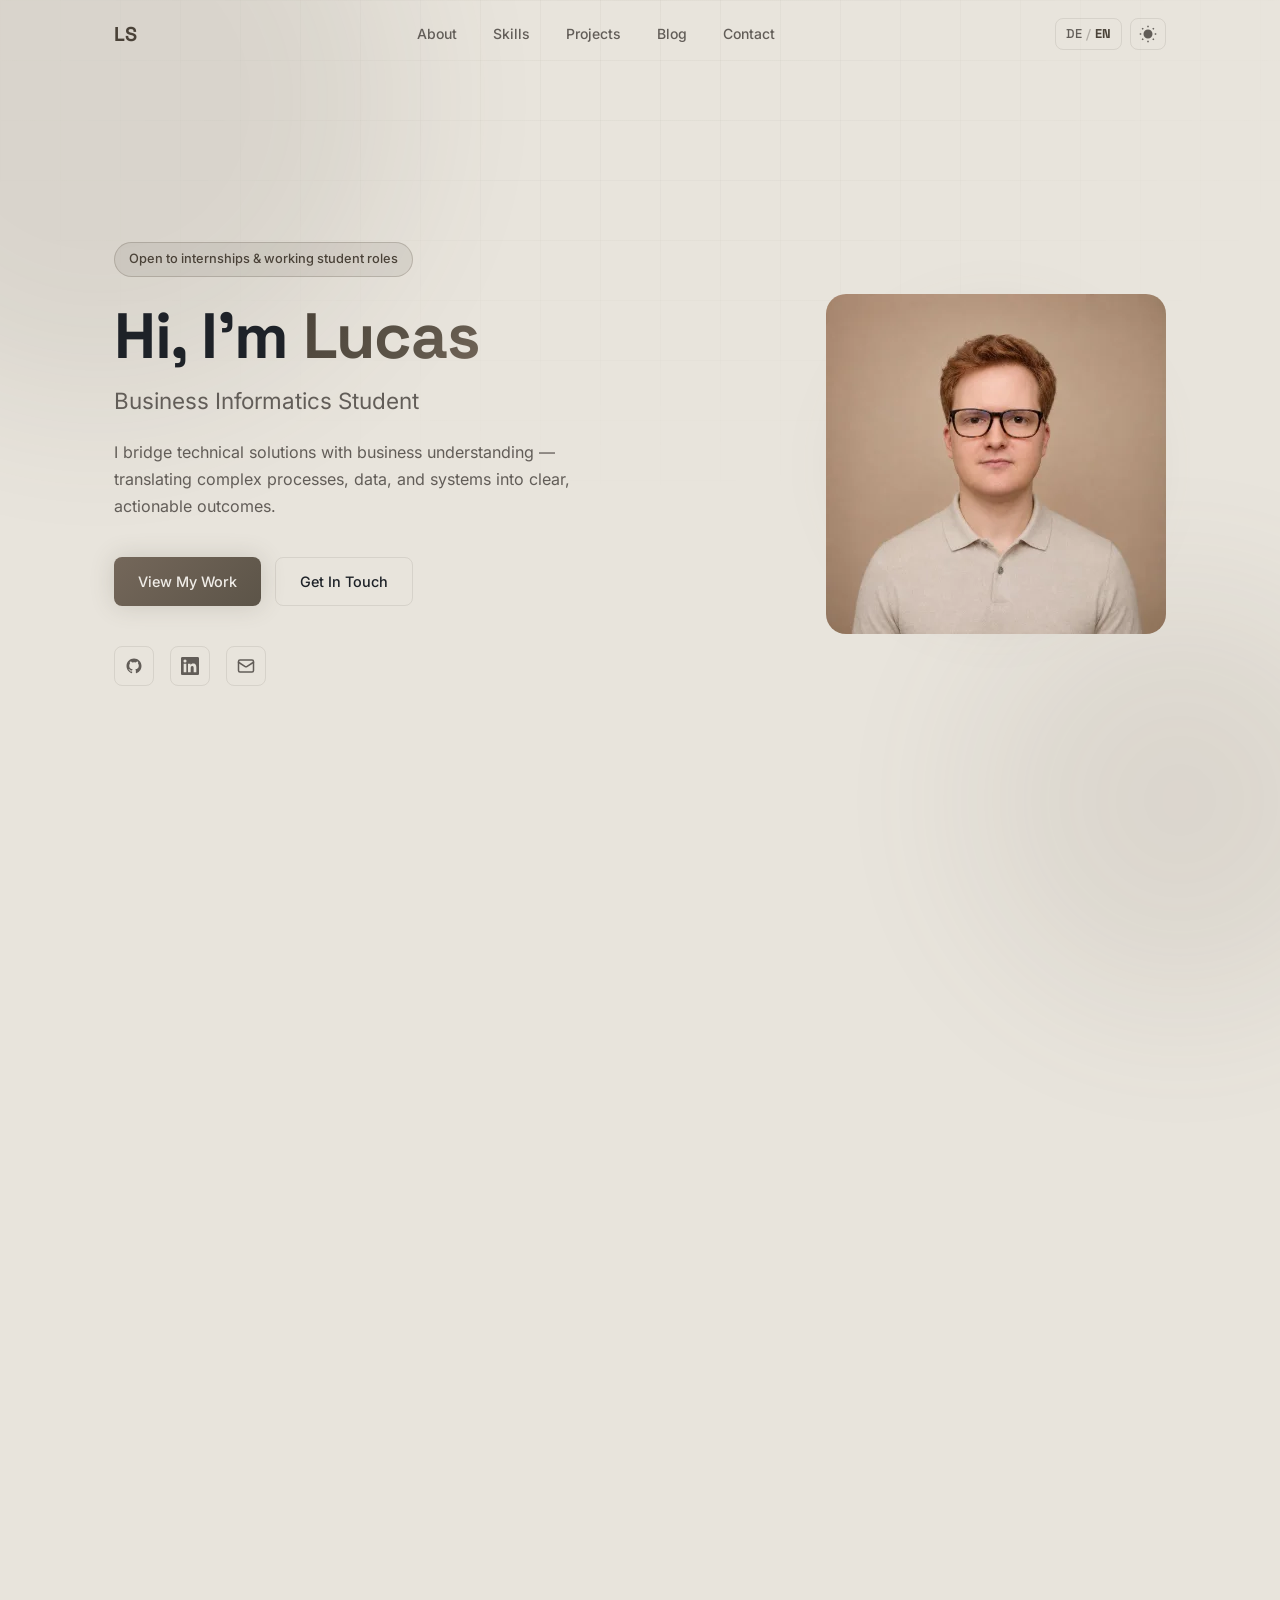
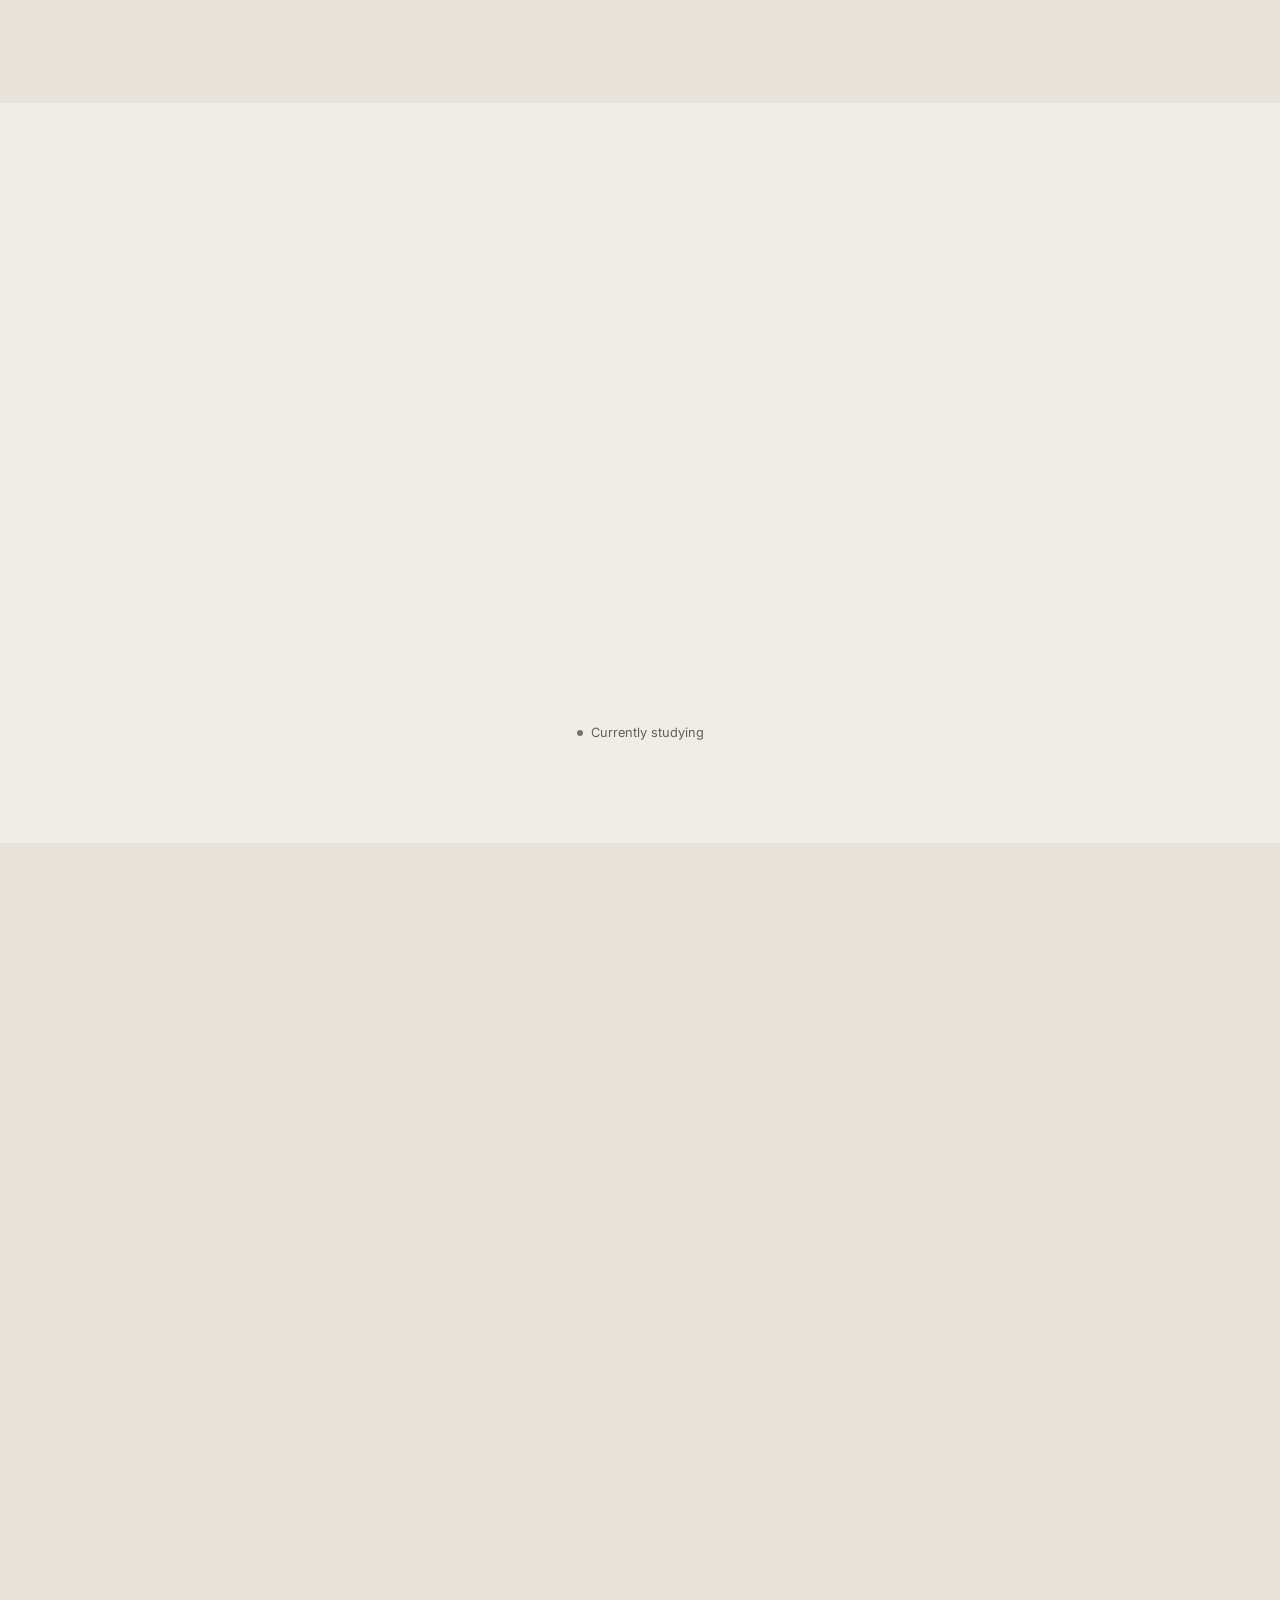
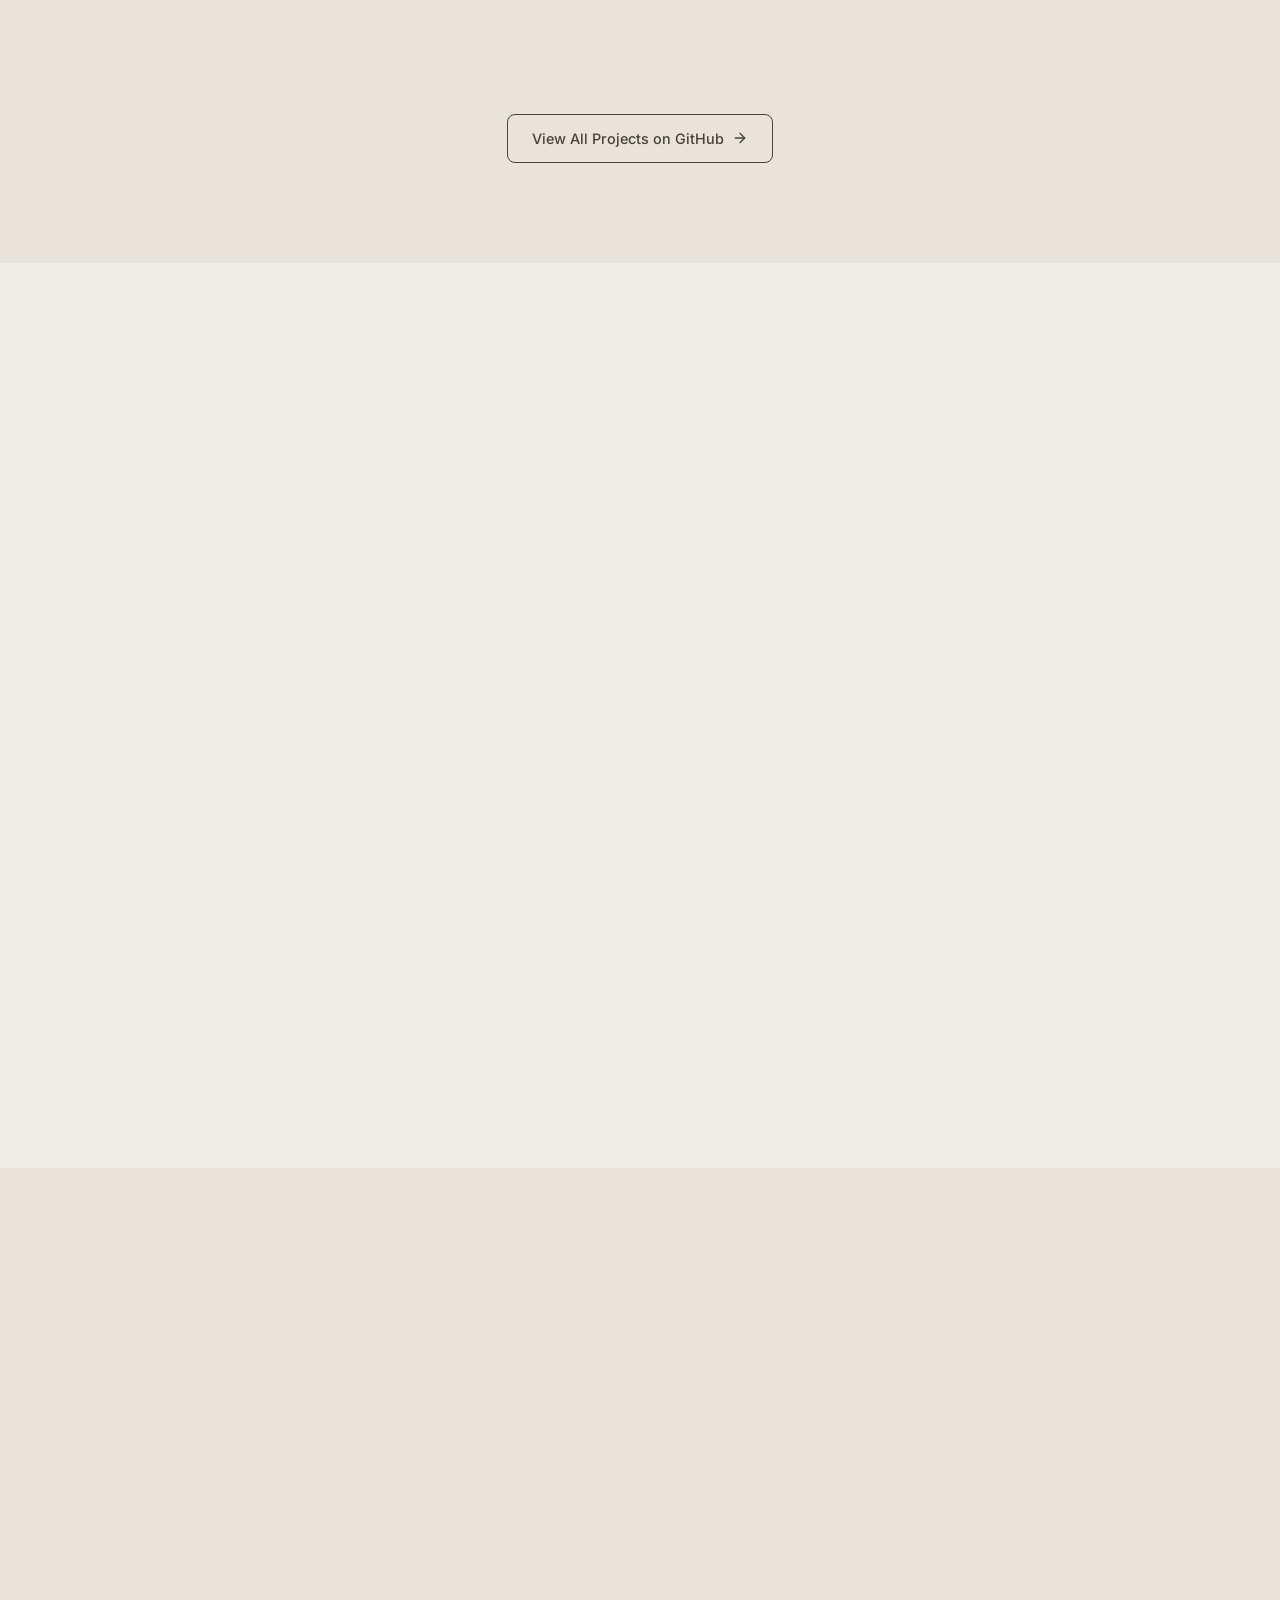
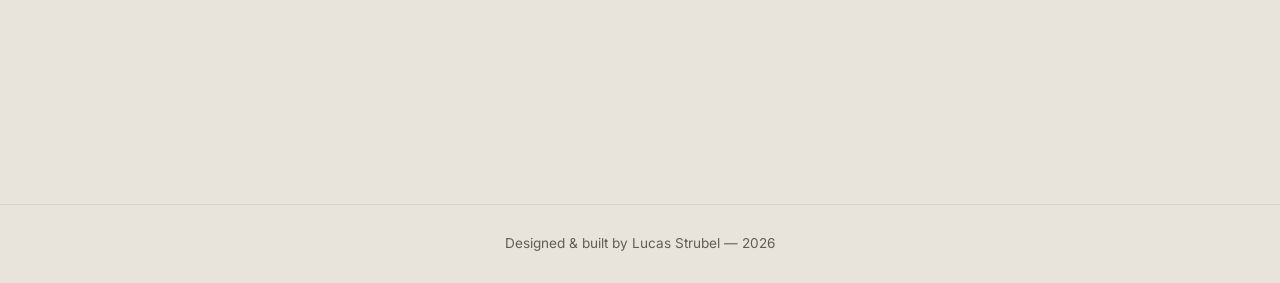
==== commit b0f545e3: "feat(projects): add portfolio website case study Document how the site was built and hardened: archi" ====
--- a/index.html
+++ b/index.html
@@ -11,13 +11,13 @@
   <meta name="description" content="Lucas Strubel, business informatics student: projects such as Faktura, skills in software engineering, data and process analysis, and a blog." />
   <link rel="icon" type="image/png" href="favicon.png" />
   <link rel="apple-touch-icon" href="apple-touch-icon.png" />
-  <link rel="canonical" href="https://lucasstrubel.github.io/" />
+  <link rel="canonical" href="https://lucasstrubel.me/" />
   <meta property="og:type" content="website" />
   <meta property="og:site_name" content="Lucas Strubel" />
   <meta property="og:title" content="Lucas Strubel — Portfolio" />
   <meta property="og:description" content="Lucas Strubel, business informatics student: projects such as Faktura, skills in software engineering, data and process analysis, and a blog." />
-  <meta property="og:url" content="https://lucasstrubel.github.io/" />
-  <meta property="og:image" content="https://lucasstrubel.github.io/assets/og-image.jpg" />
+  <meta property="og:url" content="https://lucasstrubel.me/" />
+  <meta property="og:image" content="https://lucasstrubel.me/assets/og-image.jpg" />
   <meta property="og:image:width" content="1200" />
   <meta property="og:image:height" content="630" />
   <meta property="og:image:alt" content="Lucas Strubel — Business Informatics · Portfolio" />
@@ -32,7 +32,7 @@
     "@context": "https://schema.org",
     "@type": "Person",
     "name": "Lucas Strubel",
-    "url": "https://lucasstrubel.github.io/",
+    "url": "https://lucasstrubel.me/",
     "jobTitle": "Business Informatics Student",
     "affiliation": {
       "@type": "CollegeOrUniversity",
@@ -188,8 +188,6 @@
               <span class="stat-label" data-i18n="about.stat3">Analytical Thinking</span>
             </div>
           </div>
-          <!-- CV download: re-enable once the updated PDF is in assets/ -->
-          <!--
           <a href="assets/Lebenslauf_Lucas_Strubel.pdf" download class="btn btn-outline">
             <svg viewBox="0 0 24 24" fill="none" stroke="currentColor" stroke-width="2" stroke-linecap="round"
               stroke-linejoin="round">
@@ -199,7 +197,6 @@
             </svg>
             <span data-i18n="about.cv">Download CV</span>
           </a>
-          -->
         </div>
       </div>
     </div>
@@ -226,10 +223,7 @@
             <span>Spring Boot</span>
             <span>JavaFX</span>
             <span>JUnit 5</span>
-            <span>Maven</span>
-            <span>UML</span>
             <span>Git</span>
-            <span>GitHub Actions</span>
             <span>Claude Code</span>
           </div>
         </div>
@@ -283,7 +277,6 @@
             <span>BPMN 2.0</span>
             <span>DMN</span>
             <span>Signavio</span>
-            <span>Requirements Engineering</span>
             <span data-i18n="skills.processAnalysis">Process Analysis</span>
             <span class="skill-tag--learning" title="Currently studying" data-i18n-attr="title:skills.learning">SAP S/4HANA</span>
           </div>
@@ -338,7 +331,7 @@
           </div>
           <div class="project-body">
             <span class="project-label project-label--case">Web</span>
-            <h3 class="project-title"><a href="https://github.com/lucasstrubel/lucasstrubel.github.io" target="_blank" rel="noopener" class="card-link" data-i18n="projects.portfolio.title">Portfolio Website &amp; Tech Blog</a></h3>
+            <h3 class="project-title"><a href="projects/portfolio.html" class="card-link" data-i18n="projects.portfolio.title">Portfolio Website &amp; Tech Blog</a></h3>
             <p class="project-desc" data-i18n="projects.portfolio.desc">This website — designed and built by me from scratch, no framework. Bilingual (DE/EN), with light and dark mode, a project overview and a blog; hosted on GitHub Pages and continuously maintained.</p>
           </div>
           <div class="project-footer">
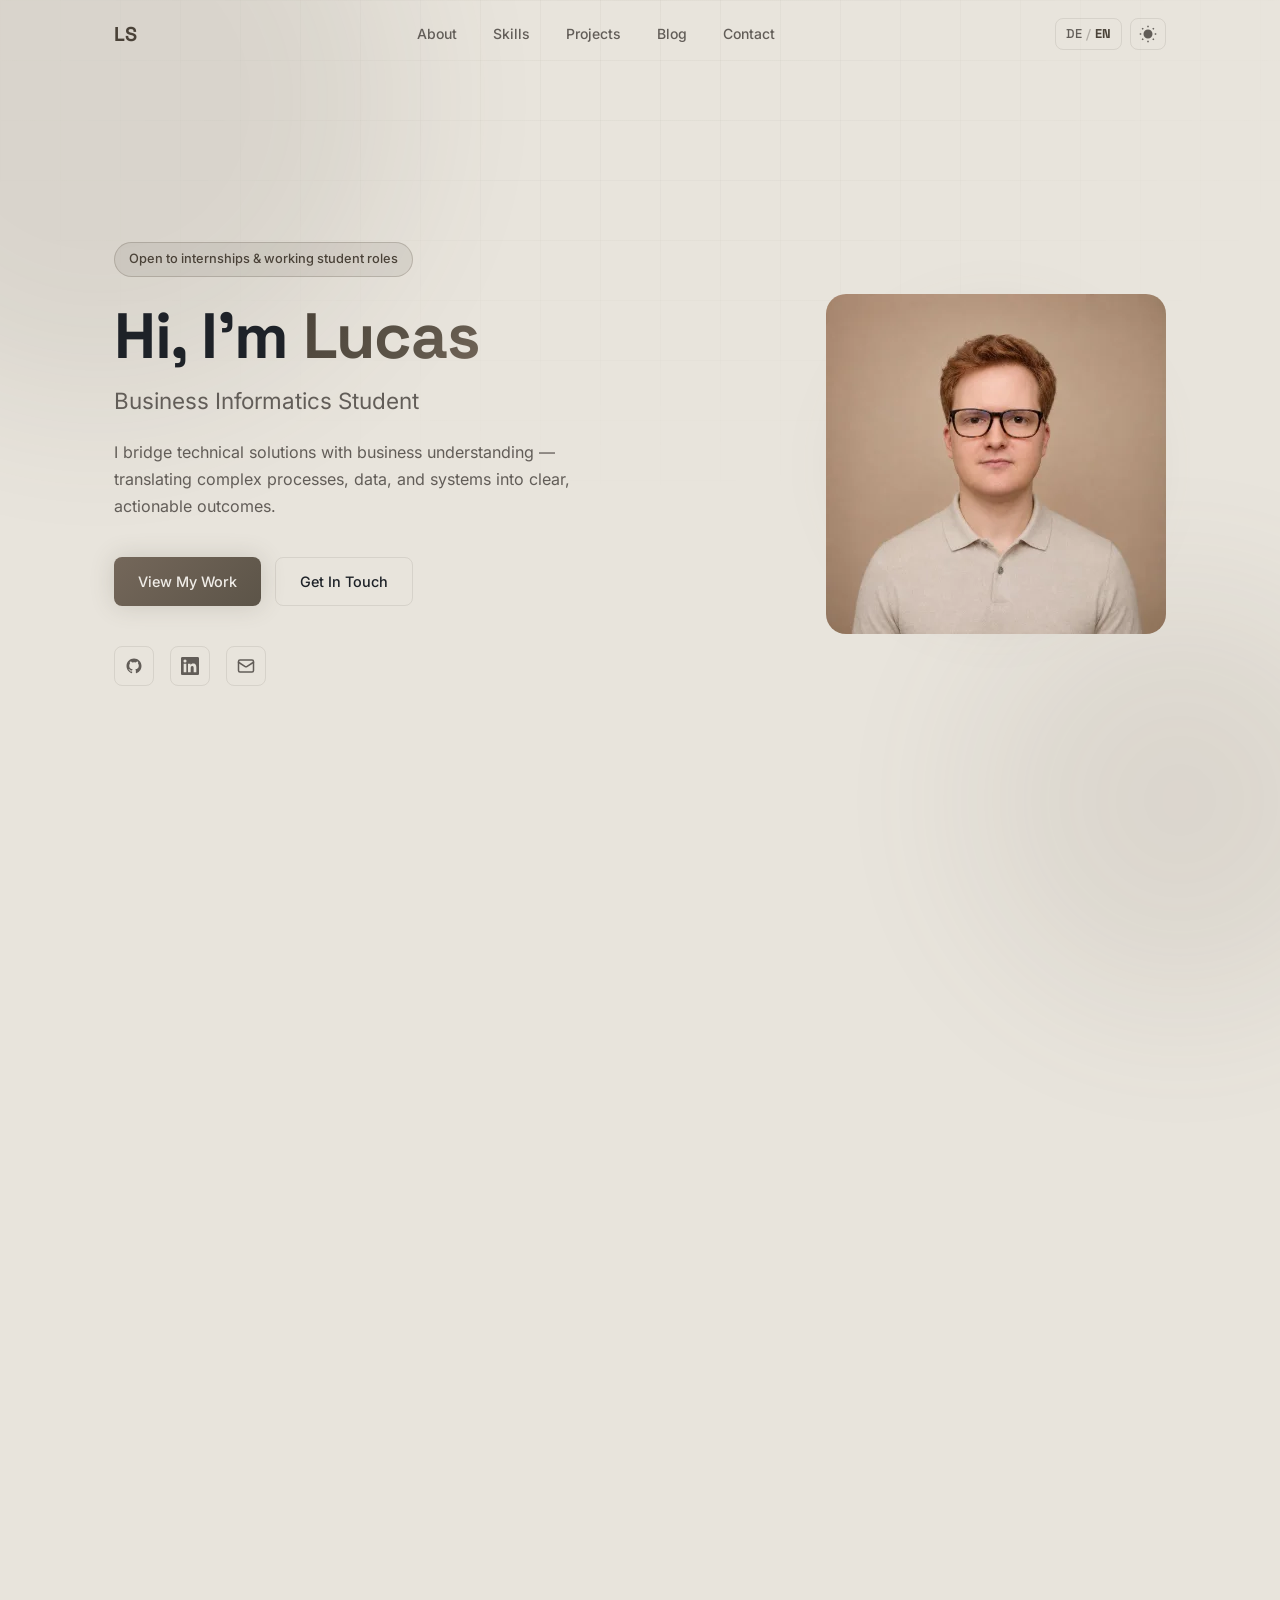
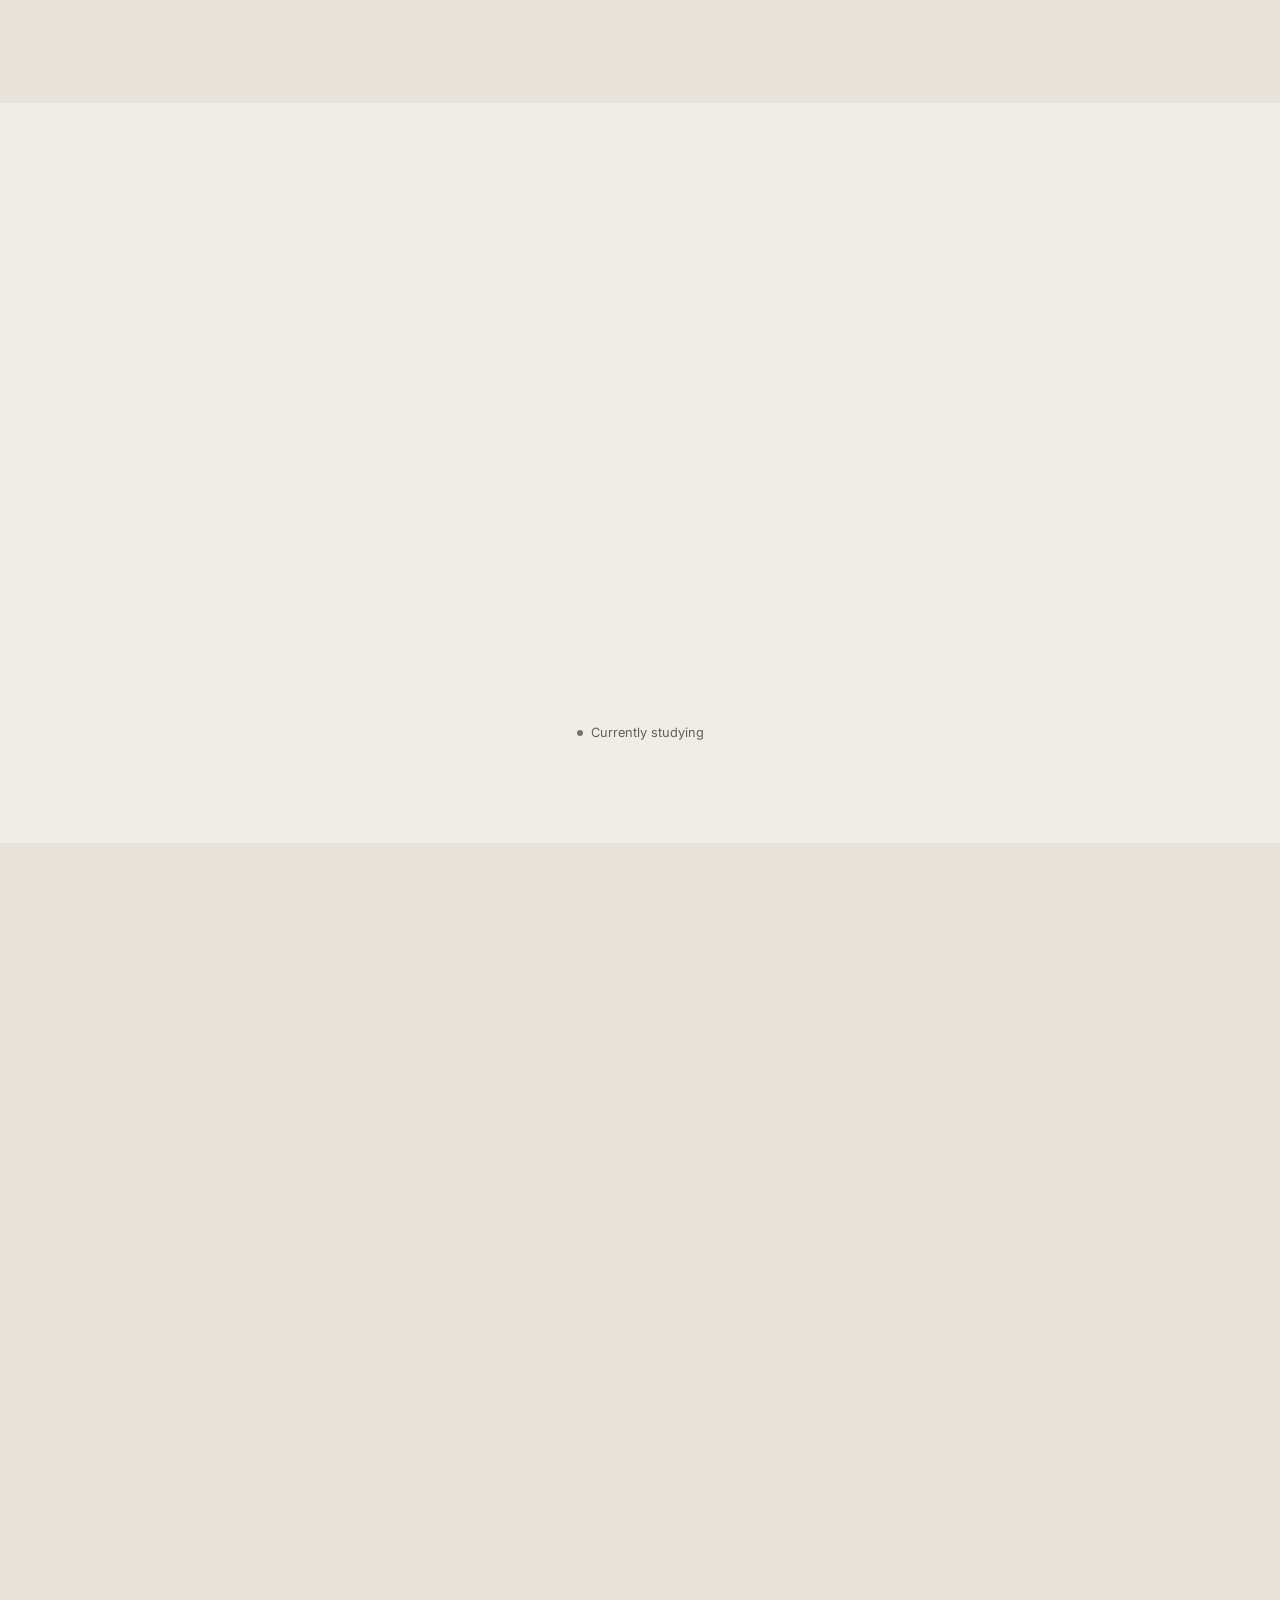
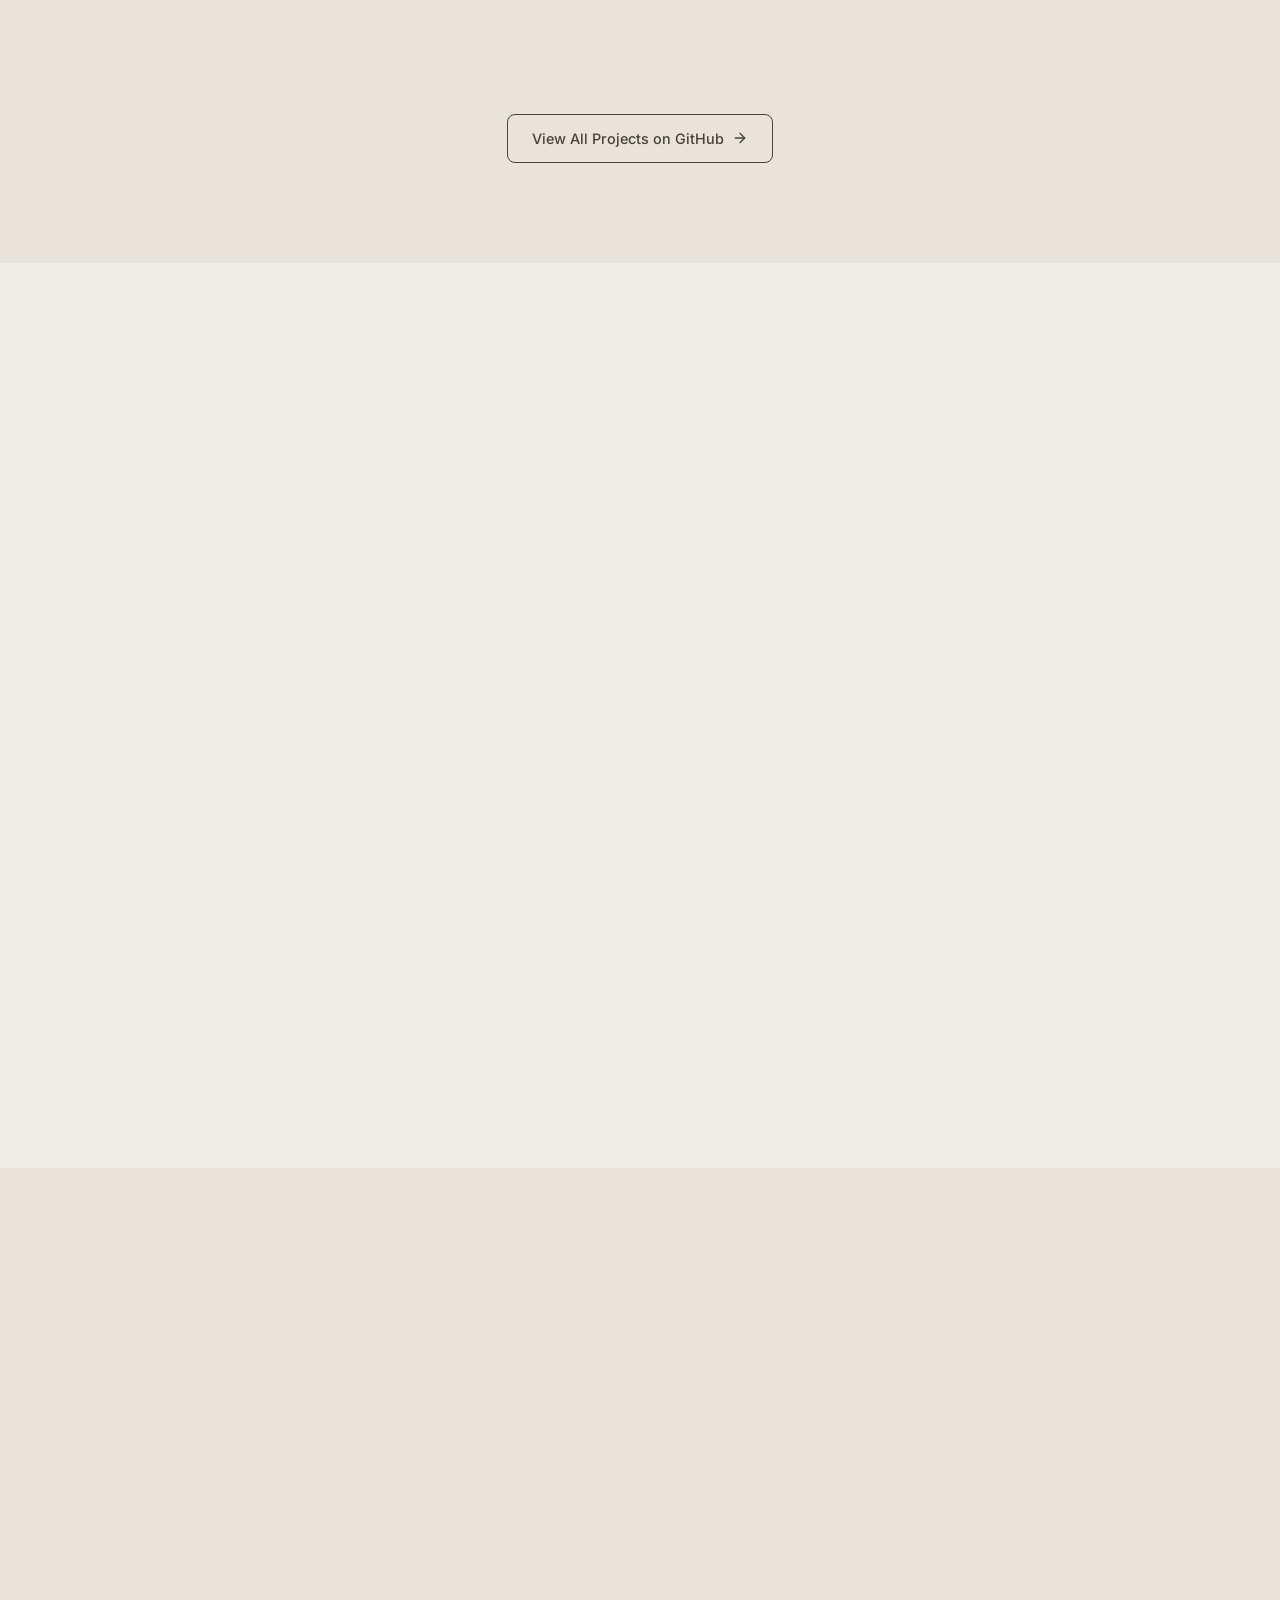
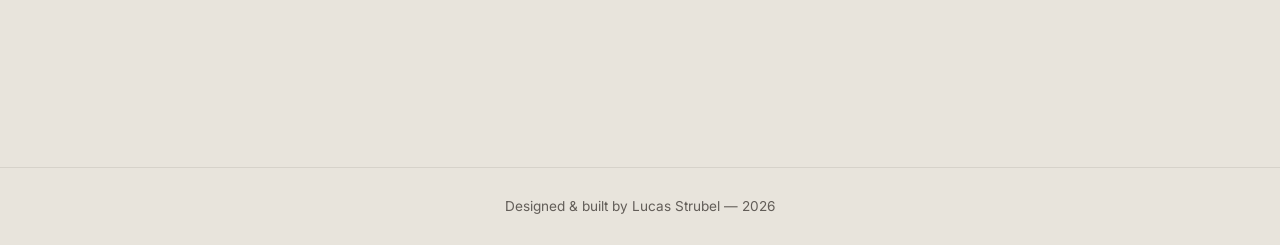
==== commit c904a988: "feat: re-enable CV download, streamline skills, align contact links - Add the updated CV and bring t" ====
--- a/index.html
+++ b/index.html
@@ -331,7 +331,7 @@
           </div>
           <div class="project-body">
             <span class="project-label project-label--case">Web</span>
-            <h3 class="project-title"><a href="projects/portfolio.html" class="card-link" data-i18n="projects.portfolio.title">Portfolio Website &amp; Tech Blog</a></h3>
+            <h3 class="project-title"><a href="https://github.com/lucasstrubel/lucasstrubel.github.io" target="_blank" rel="noopener" class="card-link" data-i18n="projects.portfolio.title">Portfolio Website &amp; Tech Blog</a></h3>
             <p class="project-desc" data-i18n="projects.portfolio.desc">This website — designed and built by me from scratch, no framework. Bilingual (DE/EN), with light and dark mode, a project overview and a blog; hosted on GitHub Pages and continuously maintained.</p>
           </div>
           <div class="project-footer">
--- a/style.css
+++ b/style.css
@@ -697,7 +697,7 @@
 }
 
 .contact-wrapper {
-  max-width: 700px;
+  max-width: 820px;
   margin: 0 auto;
   text-align: left;
   display: flex;
@@ -705,6 +705,7 @@
   align-items: flex-start;
   gap: 40px;
 }
+.contact-text { width: 100%; }
 .contact-text p {
   font-size: 1.05rem;
   color: var(--text-muted);
@@ -715,9 +716,13 @@
 .contact-info {
   display: flex;
   flex-direction: row;
-  flex-wrap: wrap;
+  flex-wrap: nowrap;
+  justify-content: space-between;
   gap: 14px 24px;
   align-items: center;
+}
+@media (max-width: 760px) {
+  .contact-info { flex-direction: column; align-items: flex-start; }
 }
 .contact-item {
   display: inline-flex;
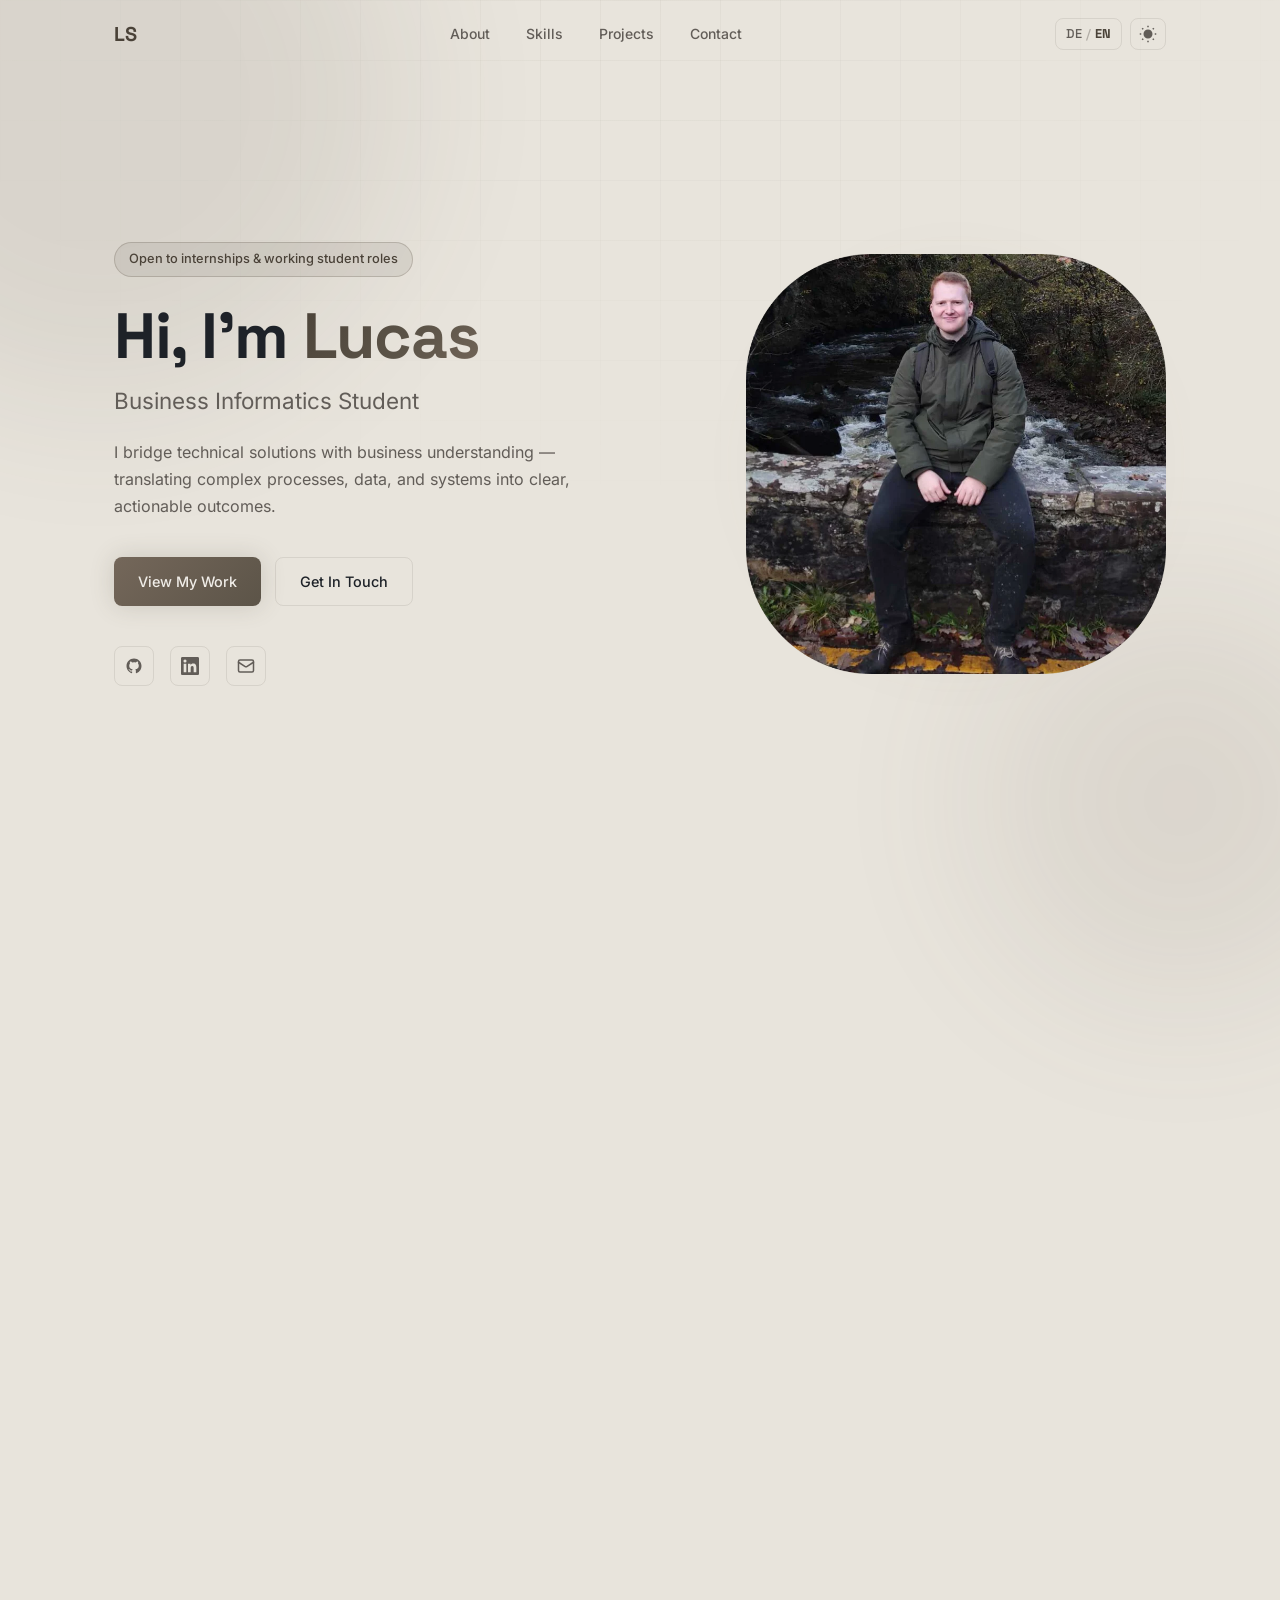
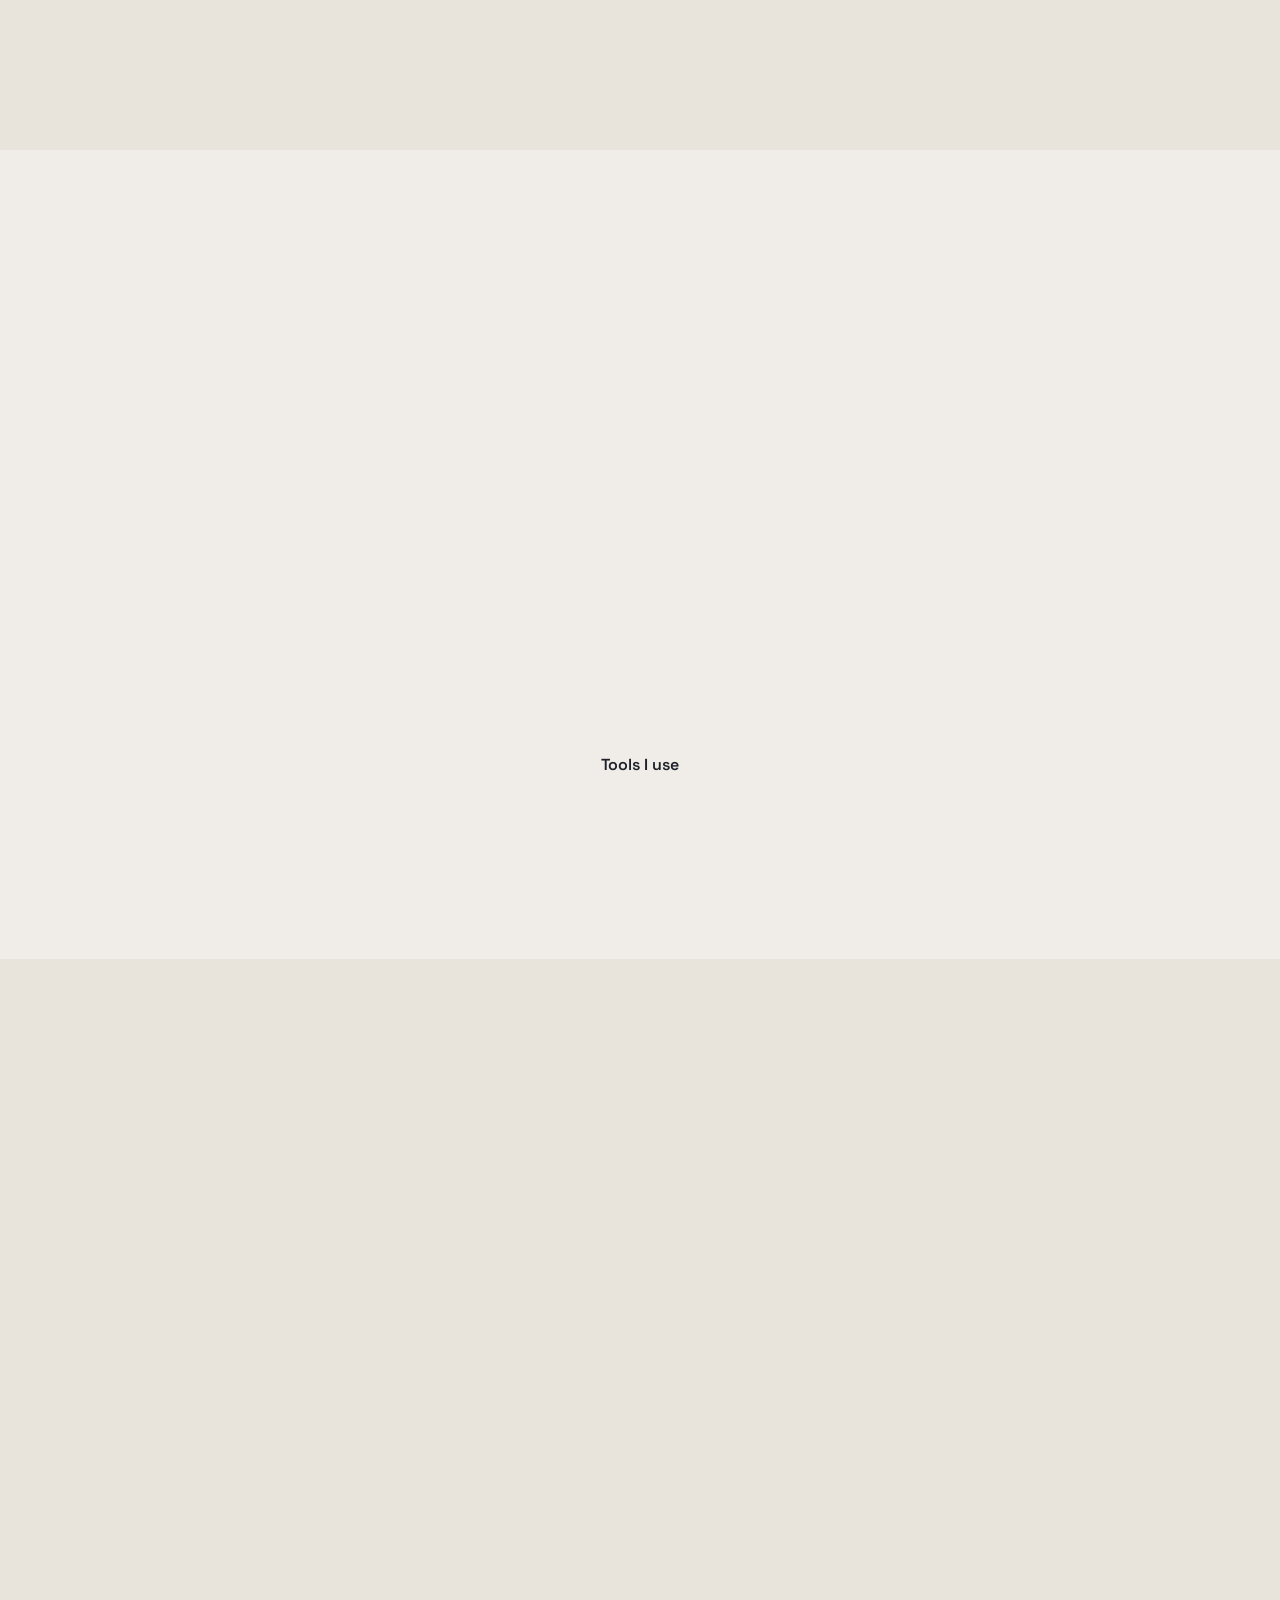
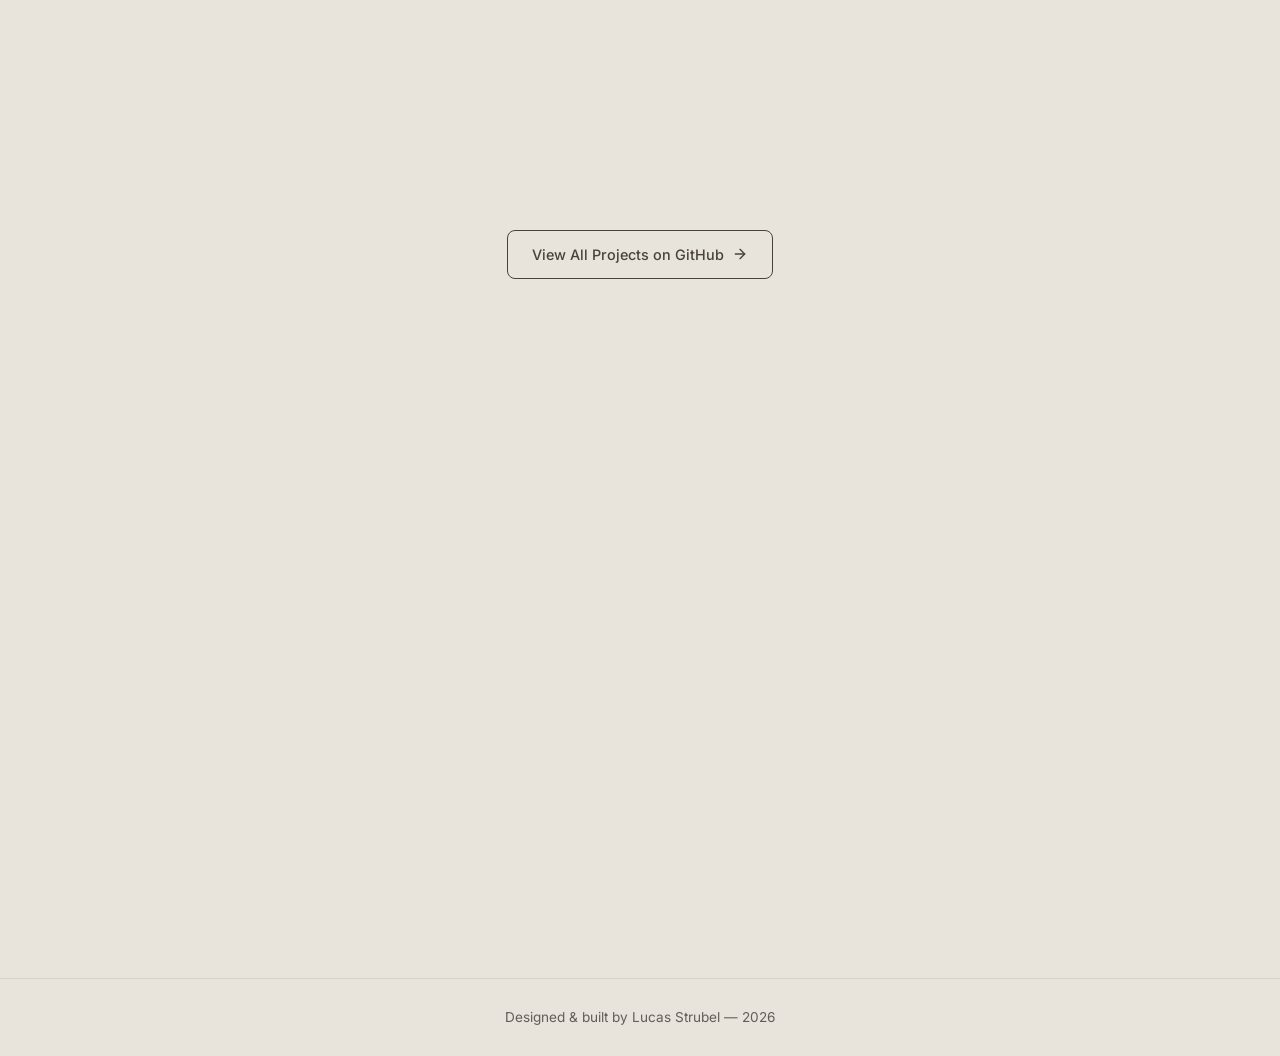
==== commit a0c88445: "feat: focus site on projects and skills, drop the blog - Remove the blog section, posts, nav links, " ====
--- a/index.html
+++ b/index.html
@@ -8,14 +8,14 @@
   <script src="init.js"></script>
   <meta name="viewport" content="width=device-width, initial-scale=1.0" />
   <title>Lucas Strubel — Portfolio</title>
-  <meta name="description" content="Lucas Strubel, business informatics student: projects such as Faktura, skills in software engineering, data and process analysis, and a blog." />
+  <meta name="description" content="Lucas Strubel, business informatics student: projects such as Faktura, skills in software engineering, data and process analysis." />
   <link rel="icon" type="image/png" href="favicon.png" />
   <link rel="apple-touch-icon" href="apple-touch-icon.png" />
   <link rel="canonical" href="https://lucasstrubel.me/" />
   <meta property="og:type" content="website" />
   <meta property="og:site_name" content="Lucas Strubel" />
   <meta property="og:title" content="Lucas Strubel — Portfolio" />
-  <meta property="og:description" content="Lucas Strubel, business informatics student: projects such as Faktura, skills in software engineering, data and process analysis, and a blog." />
+  <meta property="og:description" content="Lucas Strubel, business informatics student: projects such as Faktura, skills in software engineering, data and process analysis." />
   <meta property="og:url" content="https://lucasstrubel.me/" />
   <meta property="og:image" content="https://lucasstrubel.me/assets/og-image.jpg" />
   <meta property="og:image:width" content="1200" />
@@ -58,7 +58,6 @@
         <li><a href="#about" data-i18n="nav.about">About</a></li>
         <li><a href="#skills" data-i18n="nav.skills">Skills</a></li>
         <li><a href="#projects" data-i18n="nav.projects">Projects</a></li>
-        <li><a href="#blog">Blog</a></li>
         <li><a href="#contact" data-i18n="nav.contact">Contact</a></li>
       </ul>
       <div class="nav-actions">
@@ -131,9 +130,9 @@
     </div>
     <div class="hero-image">
       <div class="hero-image-wrapper">
-        <img src="assets/picture1-680.webp" srcset="assets/picture1-340.webp 340w, assets/picture1-680.webp 680w"
-          sizes="(max-width: 600px) 220px, (max-width: 900px) 260px, 340px"
-          alt="Lucas Strubel" width="680" height="680" fetchpriority="high" />
+        <img src="assets/picture2-400.webp" srcset="assets/picture2-400.webp 400w, assets/picture2.webp 800w"
+          sizes="(max-width: 600px) 240px, (max-width: 900px) 300px, 420px"
+          alt="Lucas Strubel" width="800" height="800" fetchpriority="high" />
         <div class="hero-image-glow"></div>
       </div>
     </div>
@@ -147,47 +146,38 @@
         <h2 class="section-title" data-i18n="about.title">About Me</h2>
       </div>
       <div class="about-grid">
-        <div class="about-image-col">
-          <div class="about-image-frame">
-            <img src="assets/picture2.webp" srcset="assets/picture2-400.webp 400w, assets/picture2.webp 800w"
-              sizes="(max-width: 900px) 380px, 400px" width="800" height="800" loading="lazy" alt="Lucas Strubel outdoors" data-i18n-attr="alt:about.imgAlt" />
-          </div>
-        </div>
         <div class="about-text-col">
           <p class="about-lead" data-i18n="about.lead">I'm a Business Informatics student who connects technical depth with business thinking. I turn complex processes, data, and systems into clear, pragmatic solutions for real organisational challenges.</p>
           <p class="about-body" data-i18n="about.body">Through personal projects, team labs, and coursework I've built the habit of structuring ambiguous problems, explaining them simply, and delivering results that are actually usable. When I'm not studying or coding, you'll find me somewhere outdoors.</p>
-          <div class="about-stats">
-            <div class="stat">
-              <span class="stat-icon">
-                <svg viewBox="0 0 24 24" fill="none" stroke="currentColor" stroke-width="1.5" stroke-linecap="round"
-                  stroke-linejoin="round">
-                  <circle cx="12" cy="12" r="10" />
-                  <path d="M12 8v4l3 3" />
-                </svg>
-              </span>
-              <span class="stat-label" data-i18n="about.stat1">Problem Solving</span>
-            </div>
-            <div class="stat">
-              <span class="stat-icon">
-                <svg viewBox="0 0 24 24" fill="none" stroke="currentColor" stroke-width="1.5" stroke-linecap="round"
-                  stroke-linejoin="round">
-                  <path d="M21 15a2 2 0 0 1-2 2H7l-4 4V5a2 2 0 0 1 2-2h14a2 2 0 0 1 2 2z" />
-                </svg>
-              </span>
-              <span class="stat-label" data-i18n="about.stat2">Communication</span>
-            </div>
-            <div class="stat">
-              <span class="stat-icon">
-                <svg viewBox="0 0 24 24" fill="none" stroke="currentColor" stroke-width="1.5" stroke-linecap="round"
-                  stroke-linejoin="round">
-                  <line x1="18" y1="20" x2="18" y2="10" />
-                  <line x1="12" y1="20" x2="12" y2="4" />
-                  <line x1="6" y1="20" x2="6" y2="14" />
-                </svg>
-              </span>
-              <span class="stat-label" data-i18n="about.stat3">Analytical Thinking</span>
-            </div>
-          </div>
+          <ul class="about-highlights">
+            <li class="about-highlight">
+              <svg viewBox="0 0 24 24" fill="none" stroke="currentColor" stroke-width="1.5" stroke-linecap="round"
+                stroke-linejoin="round" aria-hidden="true">
+                <polyline points="16 18 22 12 16 6" />
+                <polyline points="8 6 2 12 8 18" />
+              </svg>
+              <h3 data-i18n="about.hl.lang.title">Languages</h3>
+              <p>Java, Python, SQL, JavaScript</p>
+            </li>
+            <li class="about-highlight">
+              <svg viewBox="0 0 24 24" fill="none" stroke="currentColor" stroke-width="1.5" stroke-linecap="round"
+                stroke-linejoin="round" aria-hidden="true">
+                <path d="M21 15a2 2 0 0 1-2 2H7l-4 4V5a2 2 0 0 1 2-2h14a2 2 0 0 1 2 2z" />
+              </svg>
+              <h3>Soft Skills</h3>
+              <p data-i18n="about.hl.soft.text">Problem solving, communication, analytical thinking</p>
+            </li>
+            <li class="about-highlight">
+              <svg viewBox="0 0 24 24" fill="none" stroke="currentColor" stroke-width="1.5" stroke-linecap="round"
+                stroke-linejoin="round" aria-hidden="true">
+                <rect x="2" y="7" width="20" height="14" rx="2" />
+                <path d="M16 7V5a2 2 0 0 0-2-2h-4a2 2 0 0 0-2 2v2" />
+                <line x1="2" y1="13" x2="22" y2="13" />
+              </svg>
+              <h3 data-i18n="about.hl.proj.title">Projects</h3>
+              <p data-i18n="about.hl.proj.text">2 shipped, 1 in progress</p>
+            </li>
+          </ul>
           <a href="assets/Lebenslauf_Lucas_Strubel.pdf" download class="btn btn-outline">
             <svg viewBox="0 0 24 24" fill="none" stroke="currentColor" stroke-width="2" stroke-linecap="round"
               stroke-linejoin="round">
@@ -236,14 +226,11 @@
               <circle cx="8.5" cy="6.5" r="0.5" />
             </svg>
           </div>
-          <h3 data-i18n="skills.web">Web &amp; APIs</h3>
+          <h3 data-i18n="skills.web">Web</h3>
           <div class="skill-tags">
             <span>HTML</span>
             <span>CSS</span>
             <span>JavaScript</span>
-            <span class="skill-tag--learning" title="Currently studying" data-i18n-attr="title:skills.learning">REST</span>
-            <span class="skill-tag--learning" title="Currently studying" data-i18n-attr="title:skills.learning">PHP</span>
-            <span class="skill-tag--learning" title="Currently studying" data-i18n-attr="title:skills.learning">Claude API</span>
           </div>
         </div>
         <div class="skill-card">
@@ -278,11 +265,36 @@
             <span>DMN</span>
             <span>Signavio</span>
             <span data-i18n="skills.processAnalysis">Process Analysis</span>
-            <span class="skill-tag--learning" title="Currently studying" data-i18n-attr="title:skills.learning">SAP S/4HANA</span>
-          </div>
-        </div>
-      </div>
-      <p class="skills-legend" data-i18n="skills.learning">Currently studying</p>
+          </div>
+        </div>
+      </div>
+
+      <h3 class="tools-title" data-i18n="skills.tools">Tools I use</h3>
+      <ul class="tools-grid">
+        <li class="tool-tile" title="VS Code">
+          <img src="assets/tools/vscode.svg" alt="VS Code" width="32" height="32" loading="lazy" />
+        </li>
+        <li class="tool-tile" title="Git">
+          <img src="assets/tools/git.svg" alt="Git" width="32" height="32" loading="lazy" />
+        </li>
+        <li class="tool-tile tool-tile--mono" title="GitHub">
+          <img src="assets/tools/github.svg" alt="GitHub" width="32" height="32" loading="lazy" />
+        </li>
+        <li class="tool-tile" title="Claude Code">
+          <img src="assets/tools/claude.svg" alt="Claude Code" width="32" height="32" loading="lazy" />
+        </li>
+        <li class="tool-tile tool-tile--mono" title="Codex">
+          <img src="assets/tools/codex.svg" alt="Codex" width="32" height="32" loading="lazy" />
+        </li>
+        <li class="tool-tile tool-tile--generic" title="Signavio">
+          <svg viewBox="0 0 24 24" fill="none" stroke="currentColor" stroke-width="1.5" role="img" aria-label="Signavio">
+            <circle cx="5" cy="6" r="2" />
+            <circle cx="19" cy="6" r="2" />
+            <circle cx="12" cy="18" r="2" />
+            <path d="M7 6h10M5 8v5a2 2 0 0 0 2 2h3M19 8v5a2 2 0 0 1-2 2h-3" />
+          </svg>
+        </li>
+      </ul>
     </div>
   </section>
 
@@ -307,7 +319,7 @@
           <div class="project-body">
             <span class="project-label project-label--case">Software Engineering</span>
             <h3 class="project-title"><a href="projects/faktura.html" class="card-link">Faktura</a></h3>
-            <p class="project-desc" data-i18n="projects.faktura.desc">Lean desktop invoicing for freelancers and micro-businesses — from quote to invoice, with EN 16931 e-invoicing, GoBD-compliant and fully local. Started as a team project at TH Mannheim, then developed further on my own into a shippable application.</p>
+            <p class="project-desc" data-i18n="projects.faktura.desc">Lean desktop invoicing for freelancers and micro-businesses — from quote to invoice, with EN 16931 e-invoicing, designed around GoBD principles and fully local. Started as a team project at TH Mannheim, then developed further on my own into a shippable application.</p>
           </div>
           <div class="project-footer">
             <div class="project-tech">
@@ -331,8 +343,8 @@
           </div>
           <div class="project-body">
             <span class="project-label project-label--case">Web</span>
-            <h3 class="project-title"><a href="https://github.com/lucasstrubel/lucasstrubel.github.io" target="_blank" rel="noopener" class="card-link" data-i18n="projects.portfolio.title">Portfolio Website &amp; Tech Blog</a></h3>
-            <p class="project-desc" data-i18n="projects.portfolio.desc">This website — designed and built by me from scratch, no framework. Bilingual (DE/EN), with light and dark mode, a project overview and a blog; hosted on GitHub Pages and continuously maintained.</p>
+            <h3 class="project-title"><a href="projects/portfolio.html" class="card-link" data-i18n="projects.portfolio.title">Portfolio Website</a></h3>
+            <p class="project-desc" data-i18n="projects.portfolio.desc">This website — conceived and directed by me, built with Claude Code, no framework. Bilingual (DE/EN), with light and dark mode and project case studies; hosted on GitHub Pages and continuously maintained.</p>
           </div>
           <div class="project-footer">
             <div class="project-tech">
@@ -378,58 +390,6 @@
             <polyline points="12 5 19 12 12 19" />
           </svg>
         </a>
-      </div>
-    </div>
-  </section>
-
-  <!-- Blog -->
-  <section class="section section-dark" id="blog">
-    <div class="container">
-      <div class="section-header">
-        <span class="section-tag" data-i18n="blog.tag">Writing</span>
-        <h2 class="section-title">Blog</h2>
-        <p class="section-subtitle" data-i18n="blog.subtitle">Thoughts on data, engineering, and business informatics.</p>
-      </div>
-      <div class="blog-grid">
-        <article class="blog-card blog-card--featured">
-          <div class="blog-card-top">
-            <span class="blog-category" data-i18n="post.academy.category">Experience Report</span>
-            <span class="blog-meta" data-i18n="post.academy.meta">September 2026 &middot; 7 min read</span>
-          </div>
-          <h3 class="blog-title"><a href="blog/anthropic-academy.html" class="card-link" data-i18n="post.academy.title">Ten Anthropic Academy Courses: What Actually Stuck</a></h3>
-          <p class="blog-excerpt" data-i18n="post.academy.excerpt">I worked through the free Anthropic Academy courses — from AI Fluency to subagents. An honest account of what was worth it and what I do differently since.</p>
-          <div class="blog-tags">
-            <span data-i18n="tag.ai">AI</span>
-            <span data-i18n="tag.learning">Learning</span>
-            <span>Claude</span>
-          </div>
-        </article>
-        <article class="blog-card">
-          <div class="blog-card-top">
-            <span class="blog-category">Essay</span>
-            <span class="blog-meta" data-i18n="post.fluency.meta">May 2026 &middot; 5 min read</span>
-          </div>
-          <h3 class="blog-title"><a href="blog/ai-fluency.html" class="card-link" data-i18n="post.fluency.title">AI Fluency: The Skill That Actually Matters Right Now</a></h3>
-          <p class="blog-excerpt" data-i18n="post.fluency.excerpt">Why knowing how to work with AI tools is becoming a baseline expectation — and what it really means to be fluent, not just a user.</p>
-          <div class="blog-tags">
-            <span data-i18n="tag.ai">AI</span>
-            <span data-i18n="tag.productivity">Productivity</span>
-            <span data-i18n="tag.skills">Skills</span>
-          </div>
-        </article>
-        <article class="blog-card">
-          <div class="blog-card-top">
-            <span class="blog-category">Workflow</span>
-            <span class="blog-meta" data-i18n="post.workflow.meta">December 2025 &middot; 6 min read</span>
-          </div>
-          <h3 class="blog-title"><a href="blog/ai-student-workflow.html" class="card-link" data-i18n="post.workflow.title">How I Actually Use AI as a Student</a></h3>
-          <p class="blog-excerpt" data-i18n="post.workflow.excerpt">A practical account of integrating AI into studying, writing, and coding — and where drawing the line matters more than most tutorials admit.</p>
-          <div class="blog-tags">
-            <span data-i18n="tag.ai">AI</span>
-            <span data-i18n="tag.student">Student Life</span>
-            <span data-i18n="tag.productivity">Productivity</span>
-          </div>
-        </article>
       </div>
     </div>
   </section>
--- a/style.css
+++ b/style.css
@@ -432,7 +432,7 @@
 }
 .hero-image-wrapper {
   position: relative;
-  width: 340px;
+  width: 420px;
 }
 .hero-image-wrapper img {
   width: 100%;
@@ -475,19 +475,8 @@
 
 /* ── About ── */
 .about-grid {
-  display: grid;
-  grid-template-columns: 1fr 1.4fr;
-  gap: 64px;
-  align-items: center;
-}
-
-.about-image-frame {
-  position: relative;
-}
-.about-image-frame img {
-  width: 100%;
-  border-radius: 0;
-  display: block;
+  max-width: 760px;
+  margin: 0 auto;
 }
 
 .about-lead {
@@ -502,33 +491,40 @@
   margin-bottom: 36px;
 }
 
-.about-stats {
+.about-highlights {
+  list-style: none;
   display: grid;
   grid-template-columns: repeat(3, 1fr);
-  gap: 24px;
+  gap: 16px;
   margin-bottom: 36px;
-  padding: 24px;
+}
+.about-highlight {
+  padding: 20px;
   background: var(--bg-card);
   border: 1px solid var(--border);
   border-radius: var(--radius);
-}
-.stat { text-align: center; }
-.stat-icon {
-  display: flex;
-  align-items: center;
-  justify-content: center;
-  margin-bottom: 10px;
-}
-.stat-icon svg {
-  width: 28px;
-  height: 28px;
+  transition: border-color var(--transition), transform var(--transition);
+}
+.about-highlight:hover {
+  border-color: rgba(var(--accent-rgb),0.25);
+  transform: translateY(-3px);
+}
+.about-highlight svg {
+  width: 24px;
+  height: 24px;
   color: var(--accent-2);
-}
-.stat-label {
-  display: block;
-  font-size: 0.75rem;
-  color: var(--text-muted);
-  margin-top: 4px;
+  margin-bottom: 14px;
+}
+.about-highlight h3 {
+  font-family: 'Space Grotesk', sans-serif;
+  font-size: 0.95rem;
+  font-weight: 600;
+  margin-bottom: 8px;
+}
+.about-highlight p {
+  font-size: 0.82rem;
+  line-height: 1.55;
+  color: var(--text-muted);
 }
 
 /* ── Skills ── */
@@ -651,16 +647,14 @@
 .project-card:hover .project-title { color: var(--accent-2); }
 
 /* Whole-card link: the title anchor stretches over the card, other links sit above it */
-.project-card,
-.blog-card { position: relative; }
+.project-card { position: relative; }
 .card-link::after {
   content: '';
   position: absolute;
   inset: 0;
 }
 .card-link:focus-visible { outline: none; }
-.project-card:has(.card-link:focus-visible),
-.blog-card:has(.card-link:focus-visible) {
+.project-card:has(.card-link:focus-visible) {
   outline: 2px solid var(--accent);
   outline-offset: 3px;
 }
@@ -778,11 +772,8 @@
   }
   .hero-description { max-width: 100%; }
   .hero-actions, .hero-socials { justify-content: center; }
-  .hero-image-wrapper { width: 260px; }
-
-  .about-grid { grid-template-columns: 1fr; gap: 40px; }
-  .about-image-frame { max-width: 380px; margin: 0 auto; }
-  .about-stats { grid-template-columns: repeat(3, 1fr); }
+  .hero-image-wrapper { width: 300px; }
+
 
   .projects-grid { grid-template-columns: 1fr; }
   .project-featured { grid-column: span 1; }
@@ -806,9 +797,9 @@
     border-bottom: 1px solid var(--border);
   }
 
-  .about-stats { grid-template-columns: repeat(3, 1fr); gap: 12px; }
-
-  .hero-image-wrapper { width: 220px; }
+  .about-highlights { grid-template-columns: 1fr; gap: 12px; }
+
+  .hero-image-wrapper { width: 240px; }
 }
 
 /* ── Work-in-progress card ── */
@@ -996,6 +987,15 @@
   margin-bottom: 24px;
 }
 .cs-body .cs-highlight p { margin-bottom: 0; }
+.cs-body p a,
+.cs-body li a {
+  color: var(--text);
+  text-decoration: underline;
+  text-decoration-color: var(--accent);
+  text-underline-offset: 3px;
+}
+.cs-body p a:hover,
+.cs-body li a:hover { color: var(--accent-2); }
 
 .cs-section { margin-bottom: 52px; }
 
@@ -1048,173 +1048,43 @@
   .cs-links a { flex: 1 1 auto; justify-content: center; }
 }
 
-/* ── Blog Section ── */
-.section-subtitle {
-  color: var(--text-muted);
+/* ── Skills: tools row ── */
+.tools-title {
+  font-family: 'Space Grotesk', sans-serif;
   font-size: 1rem;
-  margin-top: 12px;
-}
-
-.blog-grid {
-  display: grid;
-  grid-template-columns: repeat(2, 1fr);
-  gap: 20px;
-}
-
-.blog-card {
+  font-weight: 600;
+  text-align: center;
+  margin: 48px 0 18px;
+}
+.tools-grid {
+  list-style: none;
+  display: flex;
+  flex-wrap: wrap;
+  justify-content: center;
+  gap: 14px;
+}
+.tool-tile {
+  width: 64px;
+  height: 64px;
+  display: flex;
+  align-items: center;
+  justify-content: center;
   background: var(--bg-card);
   border: 1px solid var(--border);
-  border-radius: var(--radius-lg);
-  padding: 28px;
-  display: flex;
-  flex-direction: column;
-  gap: 14px;
-  cursor: pointer;
-  transition: transform var(--transition), border-color var(--transition), box-shadow var(--transition);
-}
-.blog-card--featured { grid-column: span 2; }
-.blog-card:hover {
+  border-radius: var(--radius);
+  transition: border-color var(--transition), transform var(--transition), box-shadow var(--transition);
+}
+.tool-tile:hover {
+  border-color: rgba(var(--accent-rgb),0.25);
   transform: translateY(-4px);
-  border-color: rgba(var(--accent-rgb),0.25);
-  box-shadow: 0 16px 40px rgba(0,0,0,0.35);
-}
-
-.blog-card-top {
-  display: flex;
-  align-items: center;
-  justify-content: space-between;
-}
-
-.blog-category {
-  display: inline-block;
-  padding: 4px 12px;
-  border-radius: 100px;
-  background: rgba(var(--accent-rgb),0.12);
-  font-size: 0.75rem;
-  font-weight: 600;
-  text-transform: uppercase;
-  color: var(--accent-2);
-}
-
-.blog-meta {
-  font-size: 0.78rem;
-  color: var(--text-muted);
-}
-
-.blog-title {
-  font-family: 'Space Grotesk', sans-serif;
-  font-size: 1.15rem;
-  font-weight: 600;
-  line-height: 1.4;
-  color: var(--text);
-  letter-spacing: -0.01em;
-}
-
-.blog-excerpt {
-  font-size: 0.9rem;
-  color: var(--text-muted);
-  line-height: 1.7;
-  flex: 1;
-}
-
-.blog-tags {
-  display: flex;
-  flex-wrap: wrap;
-  gap: 8px;
-}
-.blog-tags span {
-  padding: 4px 10px;
-  border-radius: 100px;
-  background: rgba(var(--accent-rgb),0.06);
-  border: 1px solid var(--border);
-  font-size: 0.75rem;
-  color: var(--text-muted);
-}
-
-@media (max-width: 600px) {
-  .blog-grid { grid-template-columns: 1fr; }
-  .blog-card--featured { grid-column: span 1; }
-}
-
-/* ── Blog Post Page ── */
-.post-back {
-  display: inline-flex;
-  align-items: center;
-  gap: 8px;
-  color: var(--text-muted);
-  font-size: 0.875rem;
-  text-decoration: none;
-  padding-top: calc(var(--nav-h) + 32px);
-  margin-bottom: 40px;
-  transition: color var(--transition);
-}
-.post-back:hover { color: var(--text); }
-.post-back svg { width: 16px; height: 16px; }
-
-.post-meta-top {
-  display: flex;
-  align-items: center;
-  gap: 12px;
-  margin-bottom: 16px;
-}
-
-.post-title {
-  font-family: 'Space Grotesk', sans-serif;
-  font-size: clamp(1.8rem, 4vw, 2.6rem);
-  font-weight: 700;
-  line-height: 1.2;
-  letter-spacing: -0.02em;
-  margin-bottom: 20px;
-}
-
-.post-tags {
-  display: flex;
-  flex-wrap: wrap;
-  gap: 8px;
-  margin-bottom: 40px;
-}
-.post-tags span {
-  padding: 4px 12px;
-  border-radius: 100px;
-  background: rgba(var(--accent-rgb),0.08);
-  border: 1px solid var(--border);
-  font-size: 0.78rem;
-  color: var(--text-muted);
-}
-
-.post-divider {
-  border: none;
-  border-top: 1px solid var(--border);
-  margin: 0 0 48px;
-}
-
-/* ── Skills: in-progress marker ── */
-.skill-tags .skill-tag--learning {
-  background: transparent;
-  border-style: dashed;
-  border-color: rgba(var(--accent-rgb),0.4);
-  display: inline-flex;
-  align-items: center;
-  gap: 6px;
-}
-.skill-tag--learning::before,
-.skills-legend::before {
-  content: '';
-  width: 6px; height: 6px;
-  border-radius: 50%;
-  background: var(--accent);
-  opacity: 0.8;
-  flex-shrink: 0;
-}
-.skills-legend {
-  display: flex;
-  align-items: center;
-  justify-content: center;
-  gap: 8px;
-  margin-top: 28px;
-  font-size: 0.8rem;
-  color: var(--text-muted);
-}
+  box-shadow: 0 12px 28px rgba(0,0,0,0.25);
+}
+.tool-tile img,
+.tool-tile svg { width: 32px; height: 32px; }
+.tool-tile--generic svg { color: var(--accent-2); }
+/* Dark brand marks (GitHub, Codex) would vanish on the dark card */
+.tool-tile--mono img { filter: brightness(0) invert(0.9); }
+[data-theme="light"] .tool-tile--mono img { filter: none; }
 
 /* ── 404 Page ── */
 .notfound {
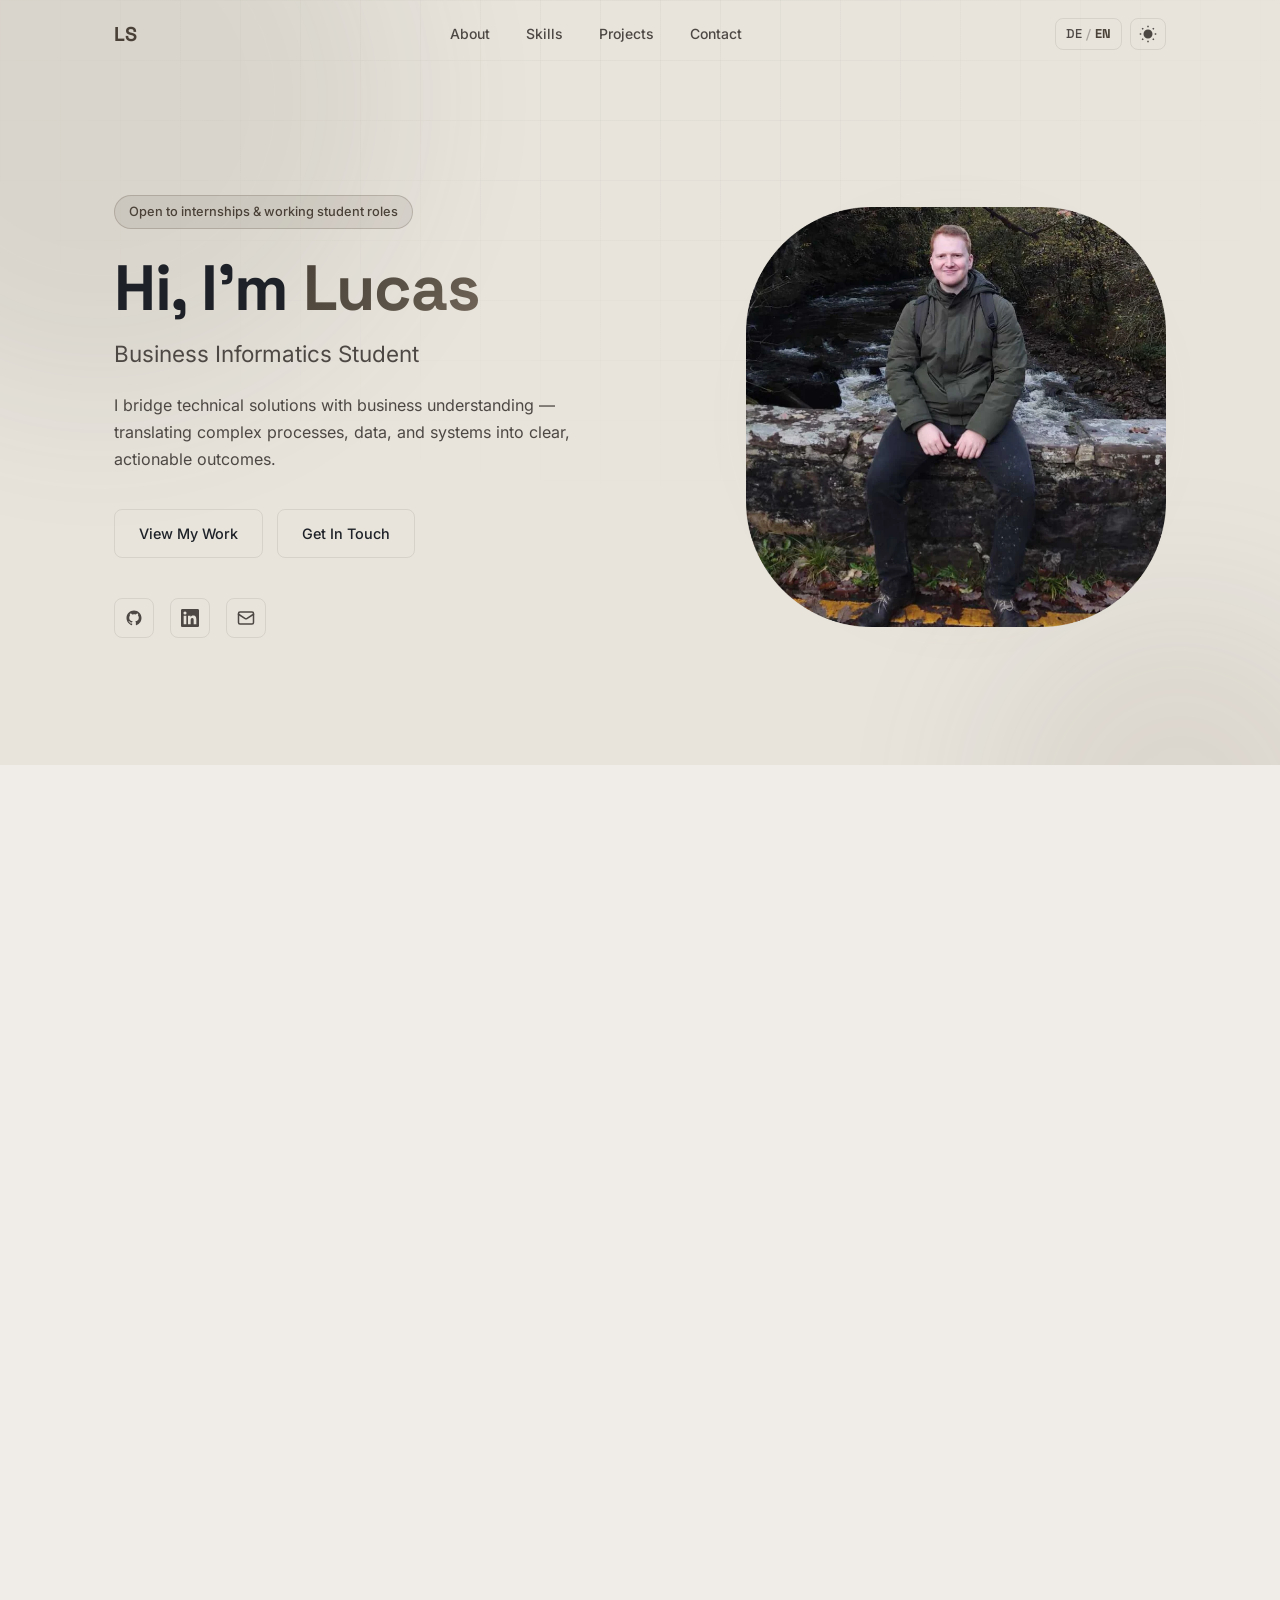
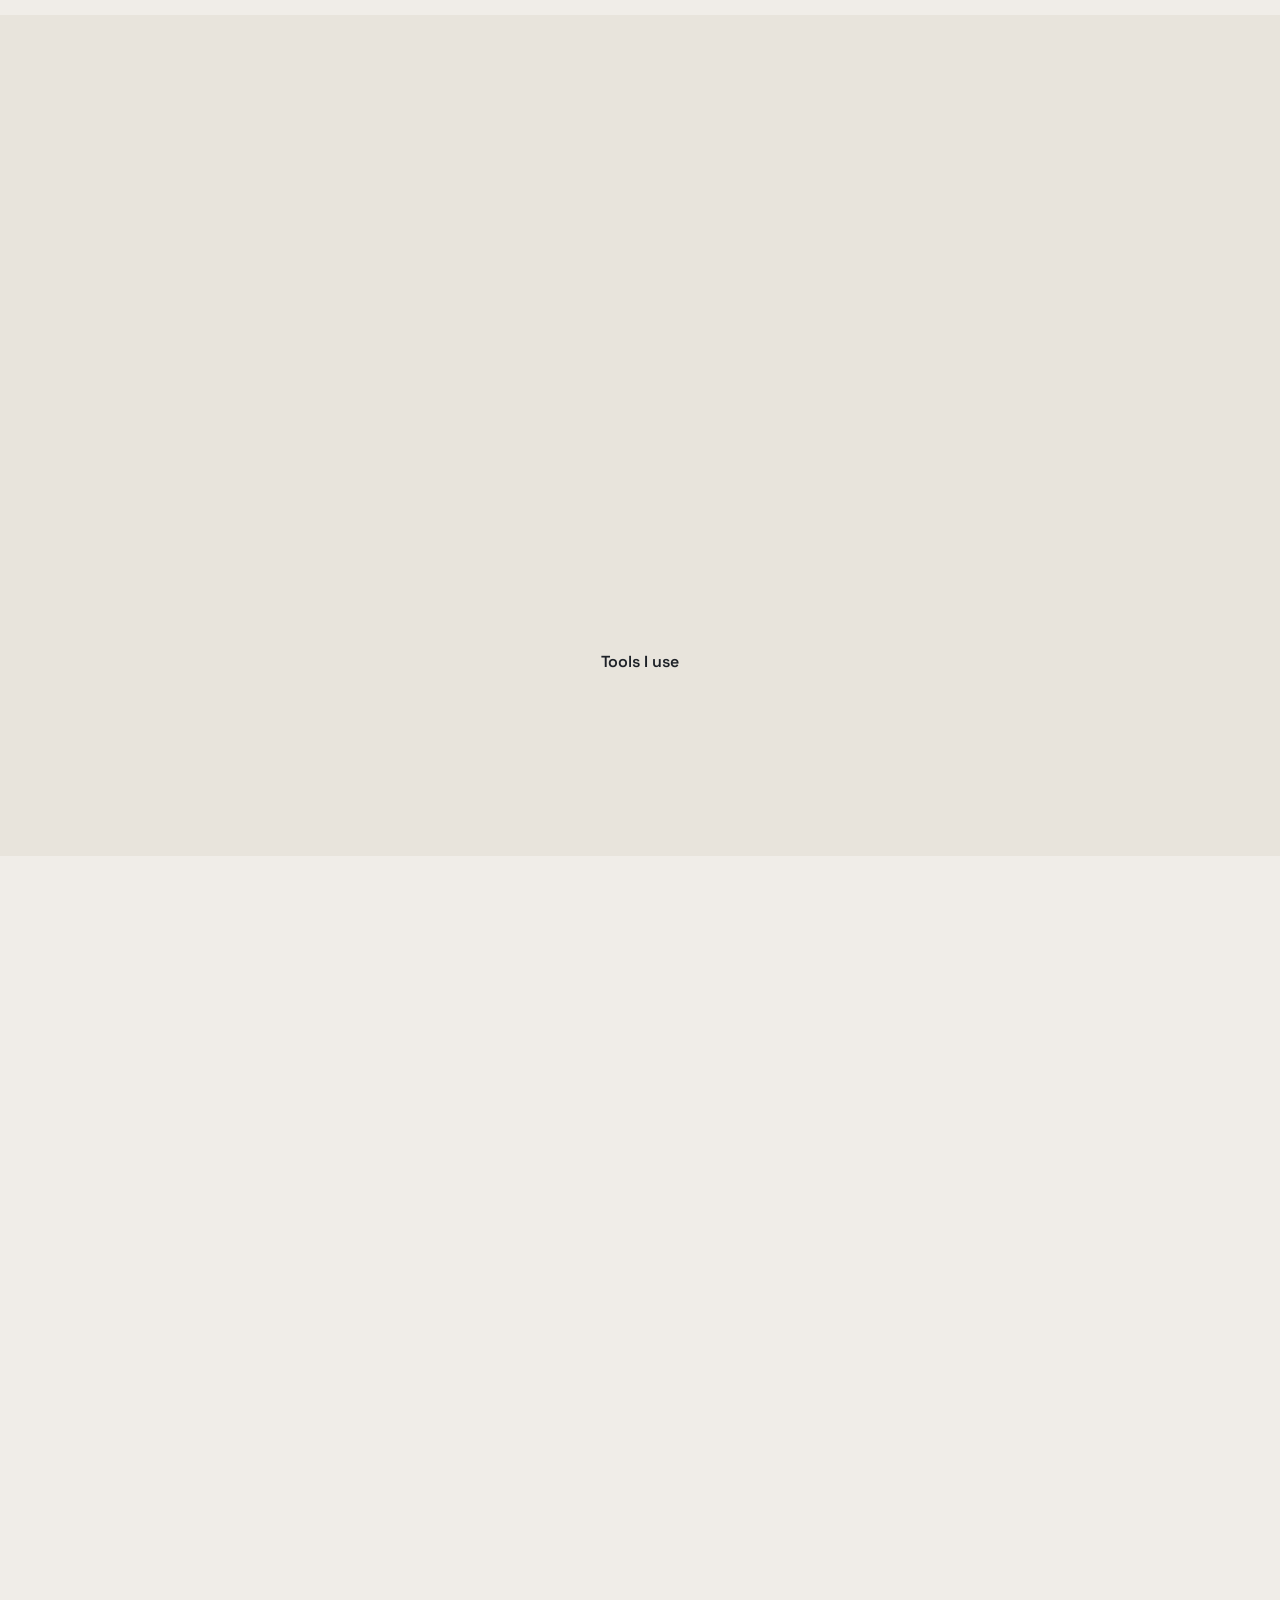
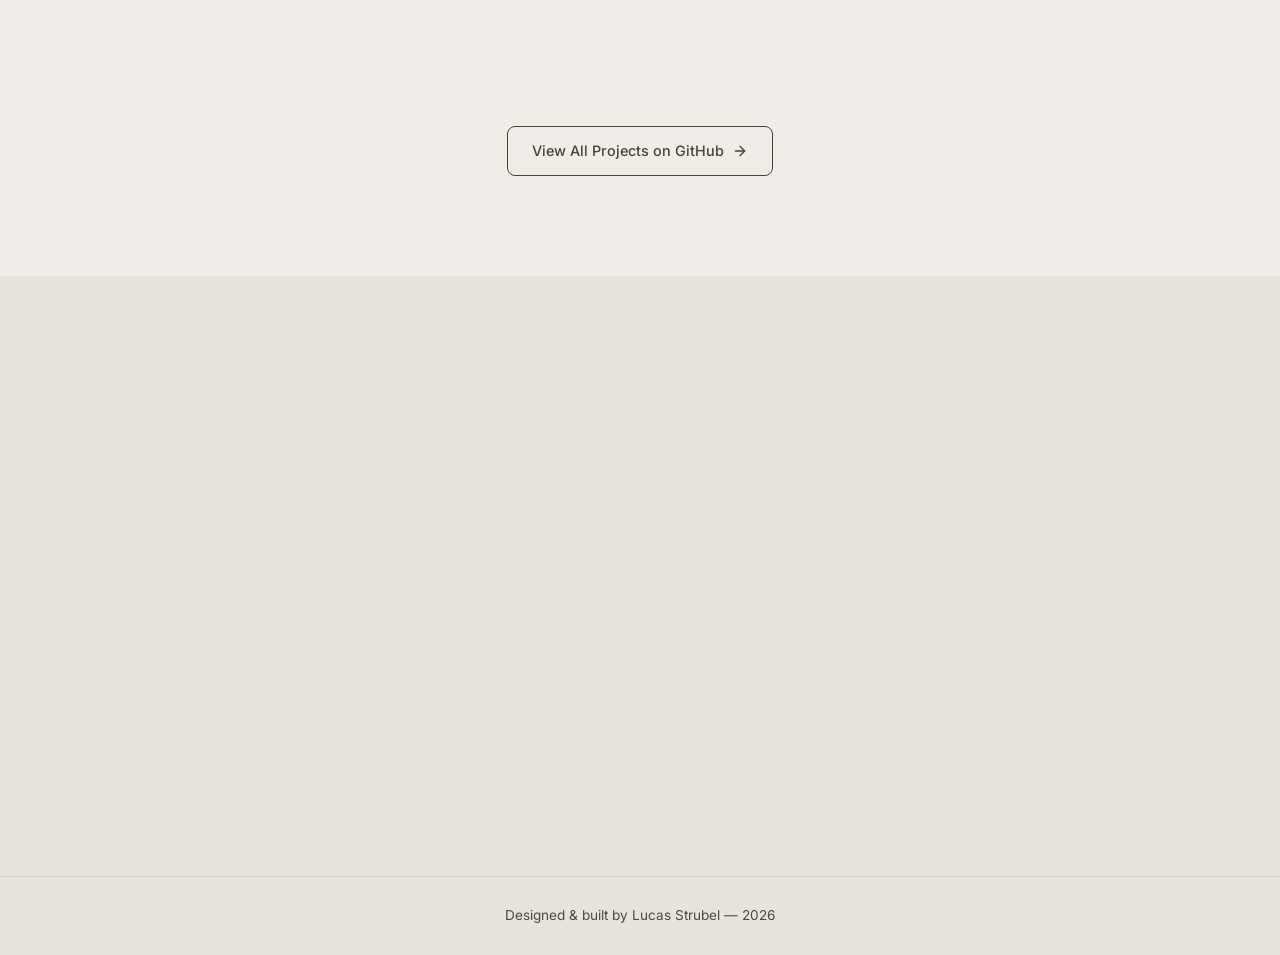
==== commit b727d856: "style: light-mode polish, section rhythm and skills restructure - Darken light-mode muted text to 7:" ====
--- a/index.html
+++ b/index.html
@@ -139,7 +139,7 @@
   </section>
 
   <!-- About -->
-  <section class="section" id="about">
+  <section class="section section-dark" id="about">
     <div class="container">
       <div class="section-header">
         <span class="section-tag" data-i18n="about.tag">Who I Am</span>
@@ -157,7 +157,7 @@
                 <polyline points="8 6 2 12 8 18" />
               </svg>
               <h3 data-i18n="about.hl.lang.title">Languages</h3>
-              <p>Java, Python, SQL, JavaScript</p>
+              <p>Java, Python, JavaScript, SQL, PHP, CSS</p>
             </li>
             <li class="about-highlight">
               <svg viewBox="0 0 24 24" fill="none" stroke="currentColor" stroke-width="1.5" stroke-linecap="round"
@@ -175,7 +175,7 @@
                 <line x1="2" y1="13" x2="22" y2="13" />
               </svg>
               <h3 data-i18n="about.hl.proj.title">Projects</h3>
-              <p data-i18n="about.hl.proj.text">2 shipped, 1 in progress</p>
+              <p data-i18n="about.hl.proj.text">including <a href="projects/faktura.html">Faktura</a></p>
             </li>
           </ul>
           <a href="assets/Lebenslauf_Lucas_Strubel.pdf" download class="btn btn-outline">
@@ -193,7 +193,7 @@
   </section>
 
   <!-- Skills -->
-  <section class="section section-dark" id="skills">
+  <section class="section" id="skills">
     <div class="container">
       <div class="section-header">
         <span class="section-tag" data-i18n="skills.tag">What I Use</span>
@@ -210,27 +210,10 @@
           <h3>Software Engineering</h3>
           <div class="skill-tags">
             <span>Java</span>
-            <span>Spring Boot</span>
-            <span>JavaFX</span>
-            <span>JUnit 5</span>
+            <span>Python</span>
+            <span>Claude Code</span>
+            <span>Codex</span>
             <span>Git</span>
-            <span>Claude Code</span>
-          </div>
-        </div>
-        <div class="skill-card">
-          <div class="skill-icon">
-            <svg viewBox="0 0 24 24" fill="none" stroke="currentColor" stroke-width="1.5">
-              <rect x="3" y="4" width="18" height="16" rx="2" />
-              <line x1="3" y1="9" x2="21" y2="9" />
-              <circle cx="6" cy="6.5" r="0.5" />
-              <circle cx="8.5" cy="6.5" r="0.5" />
-            </svg>
-          </div>
-          <h3 data-i18n="skills.web">Web</h3>
-          <div class="skill-tags">
-            <span>HTML</span>
-            <span>CSS</span>
-            <span>JavaScript</span>
           </div>
         </div>
         <div class="skill-card">
@@ -241,13 +224,13 @@
               <path d="M3 5v14c0 1.66 4 3 9 3s9-1.34 9-3V5" />
             </svg>
           </div>
-          <h3 data-i18n="skills.data">Data &amp; Databases</h3>
+          <h3 data-i18n="skills.webdata">Web &amp; Databases</h3>
           <div class="skill-tags">
+            <span>HTML</span>
+            <span>CSS</span>
+            <span>JavaScript</span>
+            <span>PHP</span>
             <span>SQL</span>
-            <span>SQLite</span>
-            <span>Python</span>
-            <span>Excel</span>
-            <span>Power BI</span>
           </div>
         </div>
         <div class="skill-card">
@@ -264,7 +247,6 @@
             <span>BPMN 2.0</span>
             <span>DMN</span>
             <span>Signavio</span>
-            <span data-i18n="skills.processAnalysis">Process Analysis</span>
           </div>
         </div>
       </div>
@@ -299,7 +281,7 @@
   </section>
 
   <!-- Projects -->
-  <section class="section" id="projects">
+  <section class="section section-dark" id="projects">
     <div class="container">
       <div class="section-header">
         <span class="section-tag" data-i18n="projects.tag">What I've Built</span>
--- a/style.css
+++ b/style.css
@@ -63,18 +63,43 @@
   --bg-card:    #f5f3ef;
   --border:     rgba(92, 84, 72, 0.12);
   --text:       #1e2228;
-  --text-muted: #625d58;
+  --text-muted: #4d4843;
   --accent:     #5c5448;
   --accent-2:   #4a4238;
   --accent-3:   #74675a;
   --accent-rgb: 92, 84, 72;
   --shadow:     0 4px 32px rgba(0,0,0,0.08);
-  --nav-bg:     rgba(232,228,220,0.85);
-  --menu-bg:    rgba(232,228,220,0.97);
+  --nav-bg:     rgba(221,215,204,0.92);
+  --menu-bg:    rgba(221,215,204,0.98);
 }
 
 [data-theme="light"] .btn-primary {
-  color: #f0ede8;
+  background: linear-gradient(135deg, #c4b8a0, #d8cebc);
+  color: #1c1c1c;
+  box-shadow: 0 4px 18px rgba(92,84,72,0.18);
+}
+/* In light mode the hero and contact CTAs use the quieter ghost / outline looks */
+[data-theme="light"] .hero-actions .btn-primary,
+[data-theme="light"] .contact-wrapper > .btn-primary {
+  background: transparent;
+  box-shadow: none;
+}
+[data-theme="light"] .hero-actions .btn-primary {
+  color: var(--text);
+  border: 1px solid var(--border);
+}
+[data-theme="light"] .contact-wrapper > .btn-primary {
+  color: var(--accent-2);
+  border: 1px solid var(--accent-2);
+}
+[data-theme="light"] .hero-actions .btn-primary:hover {
+  background: rgba(var(--accent-rgb),0.06);
+  border-color: rgba(var(--accent-rgb),0.3);
+  box-shadow: none;
+}
+[data-theme="light"] .contact-wrapper > .btn-primary:hover {
+  background: rgba(var(--accent-rgb),0.1);
+  box-shadow: none;
 }
 
 .theme-toggle {
@@ -299,10 +324,10 @@
 
 /* ── Hero ── */
 .hero {
-  min-height: 100vh;
-  display: flex;
-  align-items: center;
-  padding: calc(var(--nav-h) + 40px) 24px 80px;
+  min-height: 85vh;
+  display: flex;
+  align-items: center;
+  padding: calc(var(--nav-h) + 40px) 24px 40px;
   position: relative;
   overflow: hidden;
   max-width: 1100px;
@@ -526,11 +551,23 @@
   line-height: 1.55;
   color: var(--text-muted);
 }
+.about-highlight a {
+  color: var(--accent-2);
+  font-weight: 600;
+  text-decoration: underline;
+  text-underline-offset: 3px;
+}
+.about-text-col > .btn {
+  display: flex;
+  width: fit-content;
+  margin: 0 auto;
+}
 
 /* ── Skills ── */
 .skills-grid {
   display: grid;
-  grid-template-columns: repeat(auto-fit, minmax(240px, 1fr));
+  grid-template-columns: repeat(auto-fit, minmax(220px, 260px));
+  justify-content: center;
   gap: 20px;
 }
 
@@ -539,6 +576,7 @@
   border: 1px solid var(--border);
   border-radius: var(--radius-lg);
   padding: 28px;
+  aspect-ratio: 4 / 5;
   transition: all var(--transition);
 }
 .skill-card:hover {
@@ -798,6 +836,8 @@
   }
 
   .about-highlights { grid-template-columns: 1fr; gap: 12px; }
+  .skills-grid { grid-template-columns: 1fr; }
+  .skill-card { aspect-ratio: auto; }
 
   .hero-image-wrapper { width: 240px; }
 }
